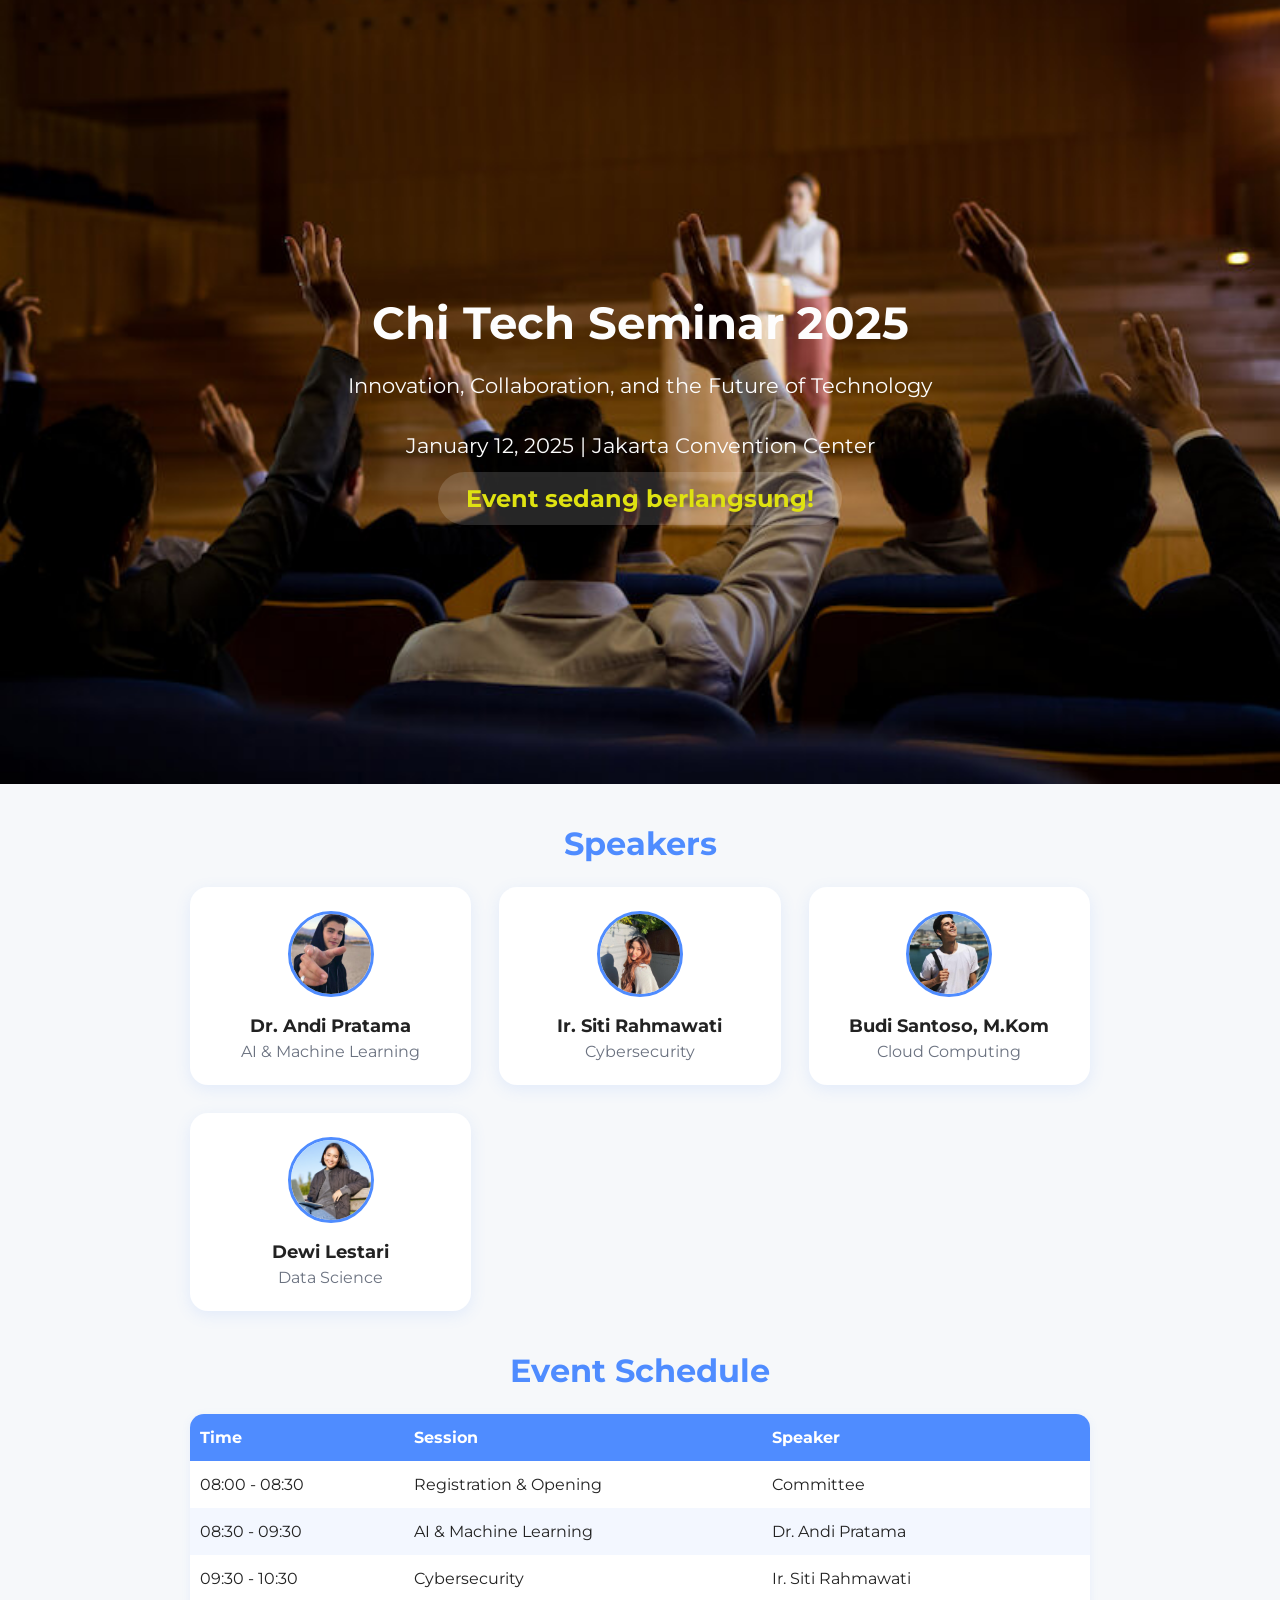
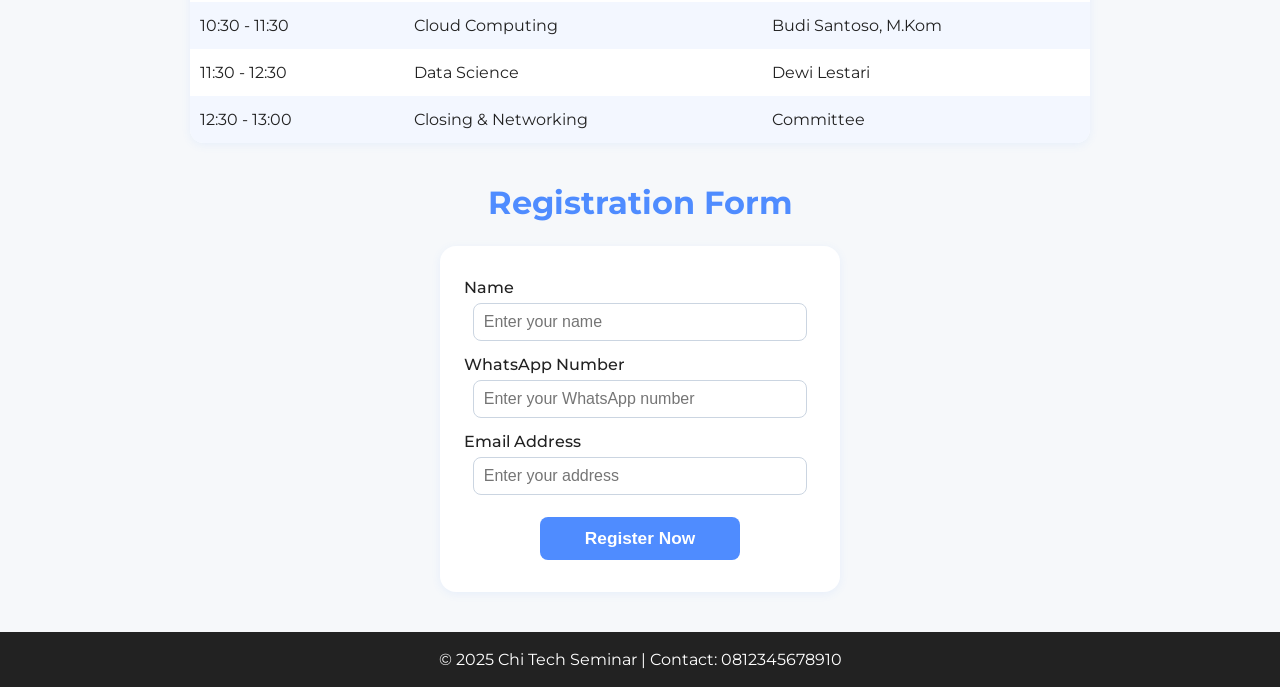
==== index.html @ c4ea932c "Add files via upload" ====
<!DOCTYPE html>
<html lang="en">
<head>
    <meta charset="UTF-8">
    <meta name="viewport" content="width=device-width, initial-scale=1.0">
    <title>Chi Tech Seminar 2025</title>
    <link href="https://fonts.googleapis.com/css2?family=Montserrat:wght@400;700&display=swap" rel="stylesheet">
    <link rel="stylesheet" href="style.css">
</head>
<body>
    <section class="hero">
        <h1>Chi Tech Seminar 2025</h1>
    <p>Innovation, Collaboration, and the Future of Technology</p>
    <p>January 12, 2025 | Jakarta Convention Center</p>
        <div class="countdown" id="countdown"></div>
    </section>

    <section class="section">
    <div class="section-title">Speakers</div>
        <div class="speakers">
            <div class="speaker-card">
                <img src="img/pembicara1.jpg" alt="Speaker 1" class="speaker-photo">
                <div class="speaker-name">Dr. Andi Pratama</div>
                <div class="speaker-topic">AI & Machine Learning</div>
            </div>
            <div class="speaker-card">
                <img src="img/pembicara2.jpeg" alt="Speaker 2" class="speaker-photo">
                <div class="speaker-name">Ir. Siti Rahmawati</div>
                <div class="speaker-topic">Cybersecurity</div>
            </div>
            <div class="speaker-card">
                <img src="img/pembicara3.jpg" alt="Speaker 3" class="speaker-photo">
                <div class="speaker-name">Budi Santoso, M.Kom</div>
                <div class="speaker-topic">Cloud Computing</div>
            </div>
            <div class="speaker-card">
                <img src="img/pembicara4.jpeg" alt="Speaker 4" class="speaker-photo">
                <div class="speaker-name">Dewi Lestari</div>
                <div class="speaker-topic">Data Science</div>
            </div>
        </div>
    </section>

    <section class="section">
    <div class="section-title">Event Schedule</div>
        <table class="schedule-table">
            <thead>
                <tr>
                    <th>Time</th>
                    <th>Session</th>
                    <th>Speaker</th>
                </tr>
            </thead>
            <tbody>
                <tr>
                    <td>08:00 - 08:30</td>
                    <td>Registration & Opening</td>
                    <td>Committee</td>
                </tr>
                <tr>
                    <td>08:30 - 09:30</td>
                    <td>AI & Machine Learning</td>
                    <td>Dr. Andi Pratama</td>
                </tr>
                <tr>
                    <td>09:30 - 10:30</td>
                    <td>Cybersecurity</td>
                    <td>Ir. Siti Rahmawati</td>
                </tr>
                <tr>
                    <td>10:30 - 11:30</td>
                    <td>Cloud Computing</td>
                    <td>Budi Santoso, M.Kom</td>
                </tr>
                <tr>
                    <td>11:30 - 12:30</td>
                    <td>Data Science</td>
                    <td>Dewi Lestari</td>
                </tr>
                <tr>
                    <td>12:30 - 13:00</td>
                    <td>Closing & Networking</td>
                    <td>Committee</td>
                </tr>
            </tbody>
        </table>
    </section>

    <section class="section">
        <div class="section-title">Registration Form</div>
        <form class="form-section" id="waForm" autocomplete="off">
            <label for="nama">Name</label>
            <input type="text" id="nama" name="nama" required placeholder="Enter your name" title="Please enter your name">
            <label for="wa">WhatsApp Number</label>
            <input type="tel" id="wa" name="wa" required pattern="[0-9]{10,15}" placeholder="Enter your WhatsApp number" title="Please enter your WhatsApp number (10-15 digits)">
            <label for="alamat">Email Address</label>
            <input type="text" id="alamat" name="alamat" required placeholder="Enter your address" title="Please enter your address">
            <button type="submit">Register Now</button>
        </form>
    </section>

    <footer>
        &copy; 2025 Chi Tech Seminar | Contact: 0812345678910
    </footer>

    <script src="script.js"></script>
    <script>
    // Form submit to WhatsApp
    document.getElementById('waForm').addEventListener('submit', function(e) {
        e.preventDefault();
        var nama = document.getElementById('nama').value.trim();
        var wa = document.getElementById('wa').value.trim();
        var alamat = document.getElementById('alamat').value.trim();
        if (!nama || !wa || !alamat) {
            alert('All fields are required!');
            return;
        }
        // Change the following number to the target WhatsApp number (start with 62, without +)
        var tujuan = '6281234567890';
        var pesan = `Hello, I would like to register for the seminar.\nName: ${nama}\nWhatsApp Number: ${wa}\nAddress: ${alamat}`;
        var url = `https://wa.me/${tujuan}?text=${encodeURIComponent(pesan)}`;
        window.open(url, '_blank');
    });
    </script>
</body>
</html>
---- style.css ----
body {
    font-family: 'Montserrat', Arial, sans-serif; /* Font utama pakai Montserrat */
    margin: 0;                                    /* Hilangin default margin browser */
    background: #f6f8fa;                          /* Warna background abu muda */
    color: #222;                                  /* Warna teks default abu gelap */
}
.hero {
    min-height: 80vh;                   /* ukuran tinggi gambar */
    background: url('img/bg_seminar.jpg') center/cover no-repeat; /* Gambar full */
    display: flex;                      /* Flexbox untuk konten */
    flex-direction: column;             /* Item ditumpuk vertikal */
    justify-content: center;            /* Rata tengah vertikal */
    align-items: center;                /* Semua konten di tengah */
    text-align: center;                 /* Semua text di tengah */
    padding: 2rem 1rem;                 /* Ruang dalam diperkecil */
    color: rgb(253, 253, 253);              /* Warna Teks */
    position: relative;                 /* Buat overlay */
}
.hero h1 {
    font-size: 2.8rem;                            /* Ukuran judul besar */
    margin-bottom: 2.5px;                         /* Jarak bawah */
}
.hero p {
    font-size: 1.3rem;                            /* Ukuran teks paragraf */
    margin-bottom: 14px;                          /* Jarak bawah */
}
.countdown {
    font-size: 1.5rem;                            /* Ukuran font lebih besar */
    font-weight: bold;                            /* Tebal */
    color: rgb(223, 226, 17);                   /* Warna Teks */
    background: rgba(255,255,255,0.15);         /* Background teks */
    display: inline-block;                        /* Biar bisa kasih padding & radius */
    padding: 12px 28px;                           /* Ruang dalam */
    border-radius: 30px;                          /* Rounded, jadi bentuk kapsul */
}
.section {
    max-width: 900px;                             /* Lebar maksimal konten */
    margin: 40px auto;                            /* Tengah + jarak atas bawah 40px */
    padding: 0 20px;                              /* Padding kiri kanan */
}
.section-title {
    font-size: 2rem;                              /* Ukuran judul section */
    margin-bottom: 24px;                          /* Jarak bawah */
    text-align: center;                           /* Rata tengah */
    color: #4f8cff;                               /* Biru */
    font-weight: bold;                            /* Tebal */
}
.speakers {
    display: grid;                                /* Pakai grid layout */
    grid-template-columns: repeat(auto-fit, minmax(220px, 1fr)); /* Kolom responsif */
    gap: 28px;                                    /* Jarak antar kartu */
}
.speaker-card {
    background: #fff;                             /* Kartu putih */
    border-radius: 18px;                          /* Sudut melengkung */
    box-shadow: 0 4px 16px rgba(79,140,255,0.12); /* Bayangan lembut */
    padding: 24px 16px;                           /* Ruang dalam */
    text-align: center;                           /* Isi kartu rata tengah */
    transition: transform 0.2s, box-shadow 0.2s;  /* Efek animasi hover */
}
.speaker-card:hover {
    transform: translateY(-8px) scale(1.03);      /* Geser ke atas + zoom sedikit */
    box-shadow: 0 8px 24px rgba(79,140,255,0.18); /* Bayangan lebih tegas */
}
.speaker-photo {
    width: 80px;                                  /* Lebar foto */
    height: 80px;                                 /* Tinggi foto */
    border-radius: 50%;                           /* Foto bulat */
    object-fit: cover;                            /* Crop foto rapi */
    margin-bottom: 14px;                          /* Jarak bawah */
    border: 3px solid #4f8cff;                    /* Bingkai biru */
}
.speaker-name {
    font-weight: bold;                            /* Nama tebal */
    font-size: 1.1rem;                            /* Sedikit lebih besar */
    margin-bottom: 6px;                           /* Jarak bawah */
}
.speaker-topic {
    color: #6b7280;                               /* Abu abu */
    font-size: 0.98rem;                           /* Ukuran agak kecil */
}
.schedule-table {
    width: 100%;                                  /* Lebar penuh */
    border-collapse: collapse;                    /* Hilangkan spasi antar border */
    background: #fff;                             /* Background putih */
    border-radius: 14px;                          /* Sudut melengkung */
    overflow: hidden;                             /* Supaya radius kepotong rapi */
    box-shadow: 0 2px 10px rgba(79,140,255,0.09); /* Bayangan lembut */
}
.schedule-table th, .schedule-table td {
    padding: 14px 10px;                           /* Ruang dalam */
    text-align: left;                             /* Teks rata kiri */
}
.schedule-table th {
    background: #4f8cff;                          /* Header tabel biru */
    color: #fff;                                  /* Teks putih */
}
.schedule-table tr:nth-child(even) {
    background: #f3f7ff;                          /* Baris genap warna abu biru muda */
}
.form-section {
    background: #fff;                             /* White form box */
    border-radius: 16px;
    box-shadow: 0 2px 10px rgba(79,140,255,0.09);
    padding: 32px 24px;
    max-width: 400px;                             /* Slightly smaller for neatness */
    margin: 0 auto 40px auto;
    box-sizing: border-box;
    display: flex;
    flex-direction: column;
    align-items: center;
}
.form-section label {
    display: block;
    margin-bottom: 6px;
    font-weight: 500;
    width: 100%;
    text-align: left;
    font-size: 1rem;
}
.form-section input {
    width: 95%;
    box-sizing: border-box;
    padding: 9px 10px;
    margin-bottom: 14px;
    border: 1px solid #cbd5e1;
    border-radius: 8px;
    font-size: 1rem;
    outline: none;
    transition: border 0.2s;
    display: block;
    margin-left: auto;
    margin-right: auto;
}
.form-section input:focus {
    border-color: #4f8cff;                        /* Fokus → border biru */
}
.form-section button {
    width: 60%;
    min-width: 120px;
    max-width: 200px;
    background: #4f8cff;
    color: #fff;
    border: none;
    border-radius: 8px;
    padding: 11px 0;
    font-size: 1.08rem;
    font-weight: bold;
    cursor: pointer;
    transition: background 0.2s;
    margin-top: 8px;
    align-self: center;
}
.form-section button:hover {
    background: #2563eb;                          /* Hover → biru lebih gelap */
}
footer {
    background: #222;                             /* Background hitam */
    color: #fff;                                  /* Teks putih */
    text-align: center;                           /* Rata tengah */
    padding: 18px 10px;                           /* Ruang dalam */
    font-size: 1rem;                              /* Ukuran teks */
}
@media (max-width: 600px) {
    .hero h1 { font-size: 2rem; }                 /* Judul lebih kecil di HP */
    .section-title { font-size: 1.3rem; }         /* Section title lebih kecil */
}
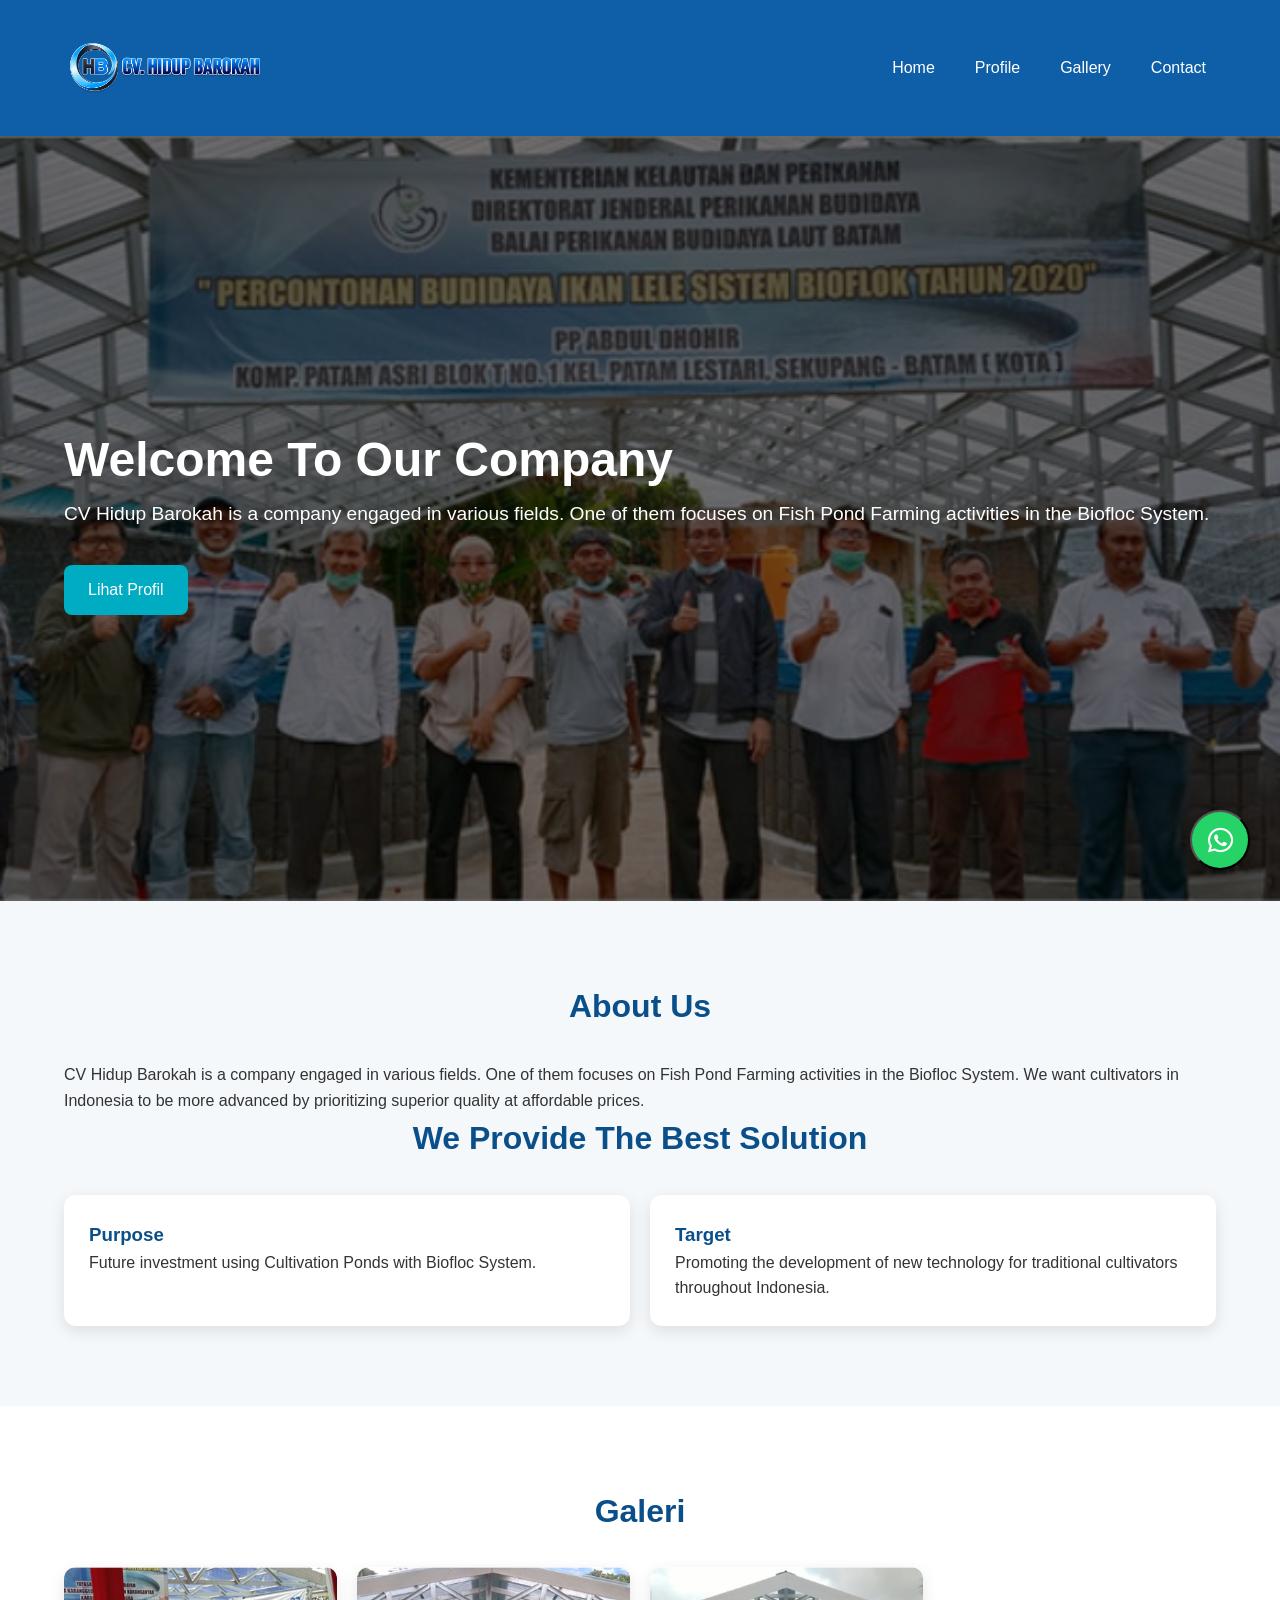
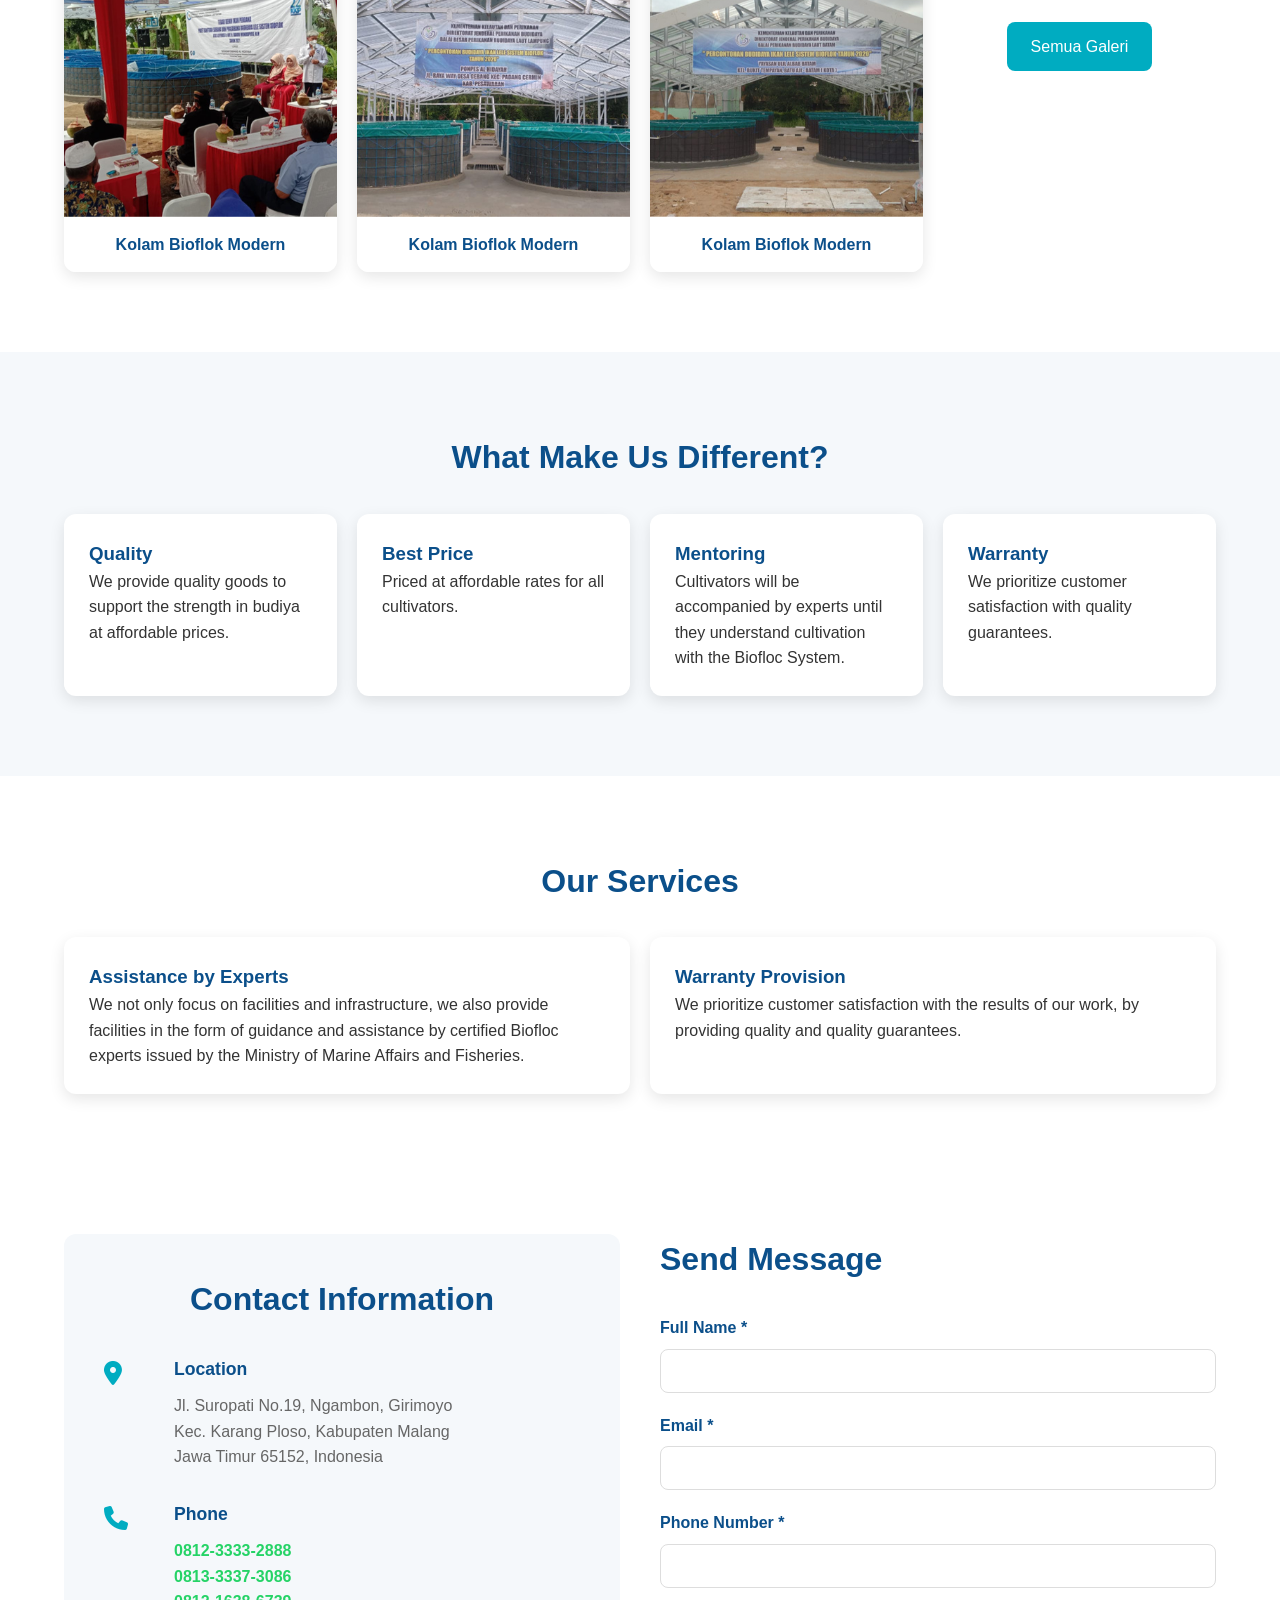
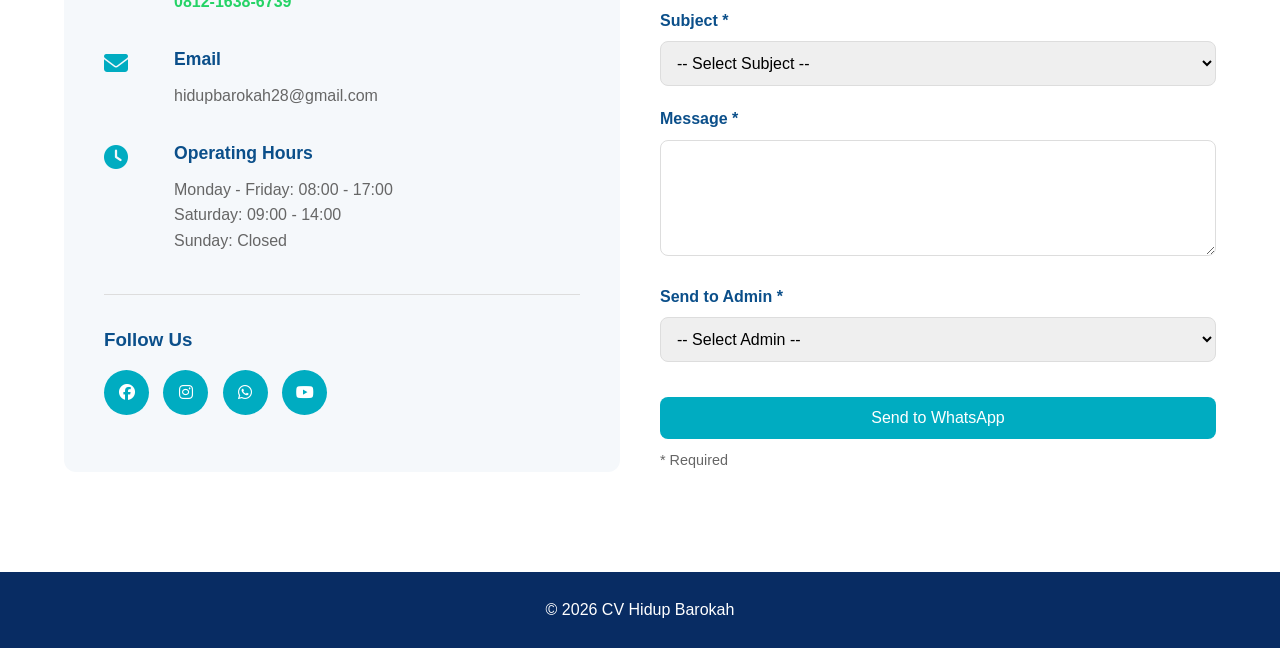
==== commit edf2ee22: "Add files via upload" ====
--- a/index.html
+++ b/index.html
@@ -1,126 +1,221 @@
-<!DOCTYPE html>
-<html lang="en">
-<head>
-    <meta charset="UTF-8">
-    <meta name="viewport" content="width=device-width, initial-scale=1.0">
-    <title>Chi Tech Seminar 2025</title>
-    <link href="https://fonts.googleapis.com/css2?family=Montserrat:wght@400;700&display=swap" rel="stylesheet">
-    <link rel="stylesheet" href="style.css">
-</head>
-<body>
-    <section class="hero">
-        <h1>Chi Tech Seminar 2025</h1>
-    <p>Innovation, Collaboration, and the Future of Technology</p>
-    <p>January 12, 2025 | Jakarta Convention Center</p>
-        <div class="countdown" id="countdown"></div>
-    </section>
-
-    <section class="section">
-    <div class="section-title">Speakers</div>
-        <div class="speakers">
-            <div class="speaker-card">
-                <img src="img/pembicara1.jpg" alt="Speaker 1" class="speaker-photo">
-                <div class="speaker-name">Dr. Andi Pratama</div>
-                <div class="speaker-topic">AI & Machine Learning</div>
-            </div>
-            <div class="speaker-card">
-                <img src="img/pembicara2.jpeg" alt="Speaker 2" class="speaker-photo">
-                <div class="speaker-name">Ir. Siti Rahmawati</div>
-                <div class="speaker-topic">Cybersecurity</div>
-            </div>
-            <div class="speaker-card">
-                <img src="img/pembicara3.jpg" alt="Speaker 3" class="speaker-photo">
-                <div class="speaker-name">Budi Santoso, M.Kom</div>
-                <div class="speaker-topic">Cloud Computing</div>
-            </div>
-            <div class="speaker-card">
-                <img src="img/pembicara4.jpeg" alt="Speaker 4" class="speaker-photo">
-                <div class="speaker-name">Dewi Lestari</div>
-                <div class="speaker-topic">Data Science</div>
-            </div>
-        </div>
-    </section>
-
-    <section class="section">
-    <div class="section-title">Event Schedule</div>
-        <table class="schedule-table">
-            <thead>
-                <tr>
-                    <th>Time</th>
-                    <th>Session</th>
-                    <th>Speaker</th>
-                </tr>
-            </thead>
-            <tbody>
-                <tr>
-                    <td>08:00 - 08:30</td>
-                    <td>Registration & Opening</td>
-                    <td>Committee</td>
-                </tr>
-                <tr>
-                    <td>08:30 - 09:30</td>
-                    <td>AI & Machine Learning</td>
-                    <td>Dr. Andi Pratama</td>
-                </tr>
-                <tr>
-                    <td>09:30 - 10:30</td>
-                    <td>Cybersecurity</td>
-                    <td>Ir. Siti Rahmawati</td>
-                </tr>
-                <tr>
-                    <td>10:30 - 11:30</td>
-                    <td>Cloud Computing</td>
-                    <td>Budi Santoso, M.Kom</td>
-                </tr>
-                <tr>
-                    <td>11:30 - 12:30</td>
-                    <td>Data Science</td>
-                    <td>Dewi Lestari</td>
-                </tr>
-                <tr>
-                    <td>12:30 - 13:00</td>
-                    <td>Closing & Networking</td>
-                    <td>Committee</td>
-                </tr>
-            </tbody>
-        </table>
-    </section>
-
-    <section class="section">
-        <div class="section-title">Registration Form</div>
-        <form class="form-section" id="waForm" autocomplete="off">
-            <label for="nama">Name</label>
-            <input type="text" id="nama" name="nama" required placeholder="Enter your name" title="Please enter your name">
-            <label for="wa">WhatsApp Number</label>
-            <input type="tel" id="wa" name="wa" required pattern="[0-9]{10,15}" placeholder="Enter your WhatsApp number" title="Please enter your WhatsApp number (10-15 digits)">
-            <label for="alamat">Email Address</label>
-            <input type="text" id="alamat" name="alamat" required placeholder="Enter your address" title="Please enter your address">
-            <button type="submit">Register Now</button>
-        </form>
-    </section>
-
-    <footer>
-        &copy; 2025 Chi Tech Seminar | Contact: 0812345678910
-    </footer>
-
-    <script src="script.js"></script>
-    <script>
-    // Form submit to WhatsApp
-    document.getElementById('waForm').addEventListener('submit', function(e) {
-        e.preventDefault();
-        var nama = document.getElementById('nama').value.trim();
-        var wa = document.getElementById('wa').value.trim();
-        var alamat = document.getElementById('alamat').value.trim();
-        if (!nama || !wa || !alamat) {
-            alert('All fields are required!');
-            return;
-        }
-        // Change the following number to the target WhatsApp number (start with 62, without +)
-        var tujuan = '6281234567890';
-        var pesan = `Hello, I would like to register for the seminar.\nName: ${nama}\nWhatsApp Number: ${wa}\nAddress: ${alamat}`;
-        var url = `https://wa.me/${tujuan}?text=${encodeURIComponent(pesan)}`;
-        window.open(url, '_blank');
-    });
-    </script>
-</body>
-</html>
+<!DOCTYPE html>
+<html lang="id">
+<head>
+<meta charset="UTF-8">
+<meta name="viewport" content="width=device-width, initial-scale=1.0">
+<title>CV Hidup Barokah</title>
+<link rel="stylesheet" href="css/style.css">
+<link rel="stylesheet" href="https://cdnjs.cloudflare.com/ajax/libs/font-awesome/6.5.2/css/all.min.css">
+<link rel="icon" type="image/png" href="gambar/logo.png">
+</head>
+<body>
+
+<header class="header">
+<div class="container">
+<nav class="navbar">
+<a href="index.html" class="logo">
+<img src="gambar/logs.png" alt="CV Hidup Barokah Logo" class="logo-img">
+</a>
+<ul class="nav-menu">
+<li><a href="#">Home</a></li>
+<li><a href="profil.html">Profile</a></li>
+<li><a href="galeri.html">Gallery</a></li>
+<li><a href="kontak.html">Contact</a></li>
+</ul>
+<div class="hamburger"><i class="fas fa-bars"></i></div>
+</nav>
+</div>
+</header>
+
+<section class="hero">
+<div class="container">
+<h1>Welcome To Our Company</h1>
+<p>CV Hidup Barokah is a company engaged in various fields. One of them focuses on Fish Pond Farming activities in the Biofloc System.</p>
+<a href="profil.html" class="btn">Lihat Profil</a>
+</div>
+</section>
+
+<section class="about">
+<div class="container">
+<h2>About Us</h2>
+<p>CV Hidup Barokah is a company engaged in various fields. One of them focuses on Fish Pond Farming activities in the Biofloc System. We want cultivators in Indonesia to be more advanced by prioritizing superior quality at affordable prices.</p>
+<h2>We Provide The Best Solution</h2>
+<div class="grid">
+<div class="card">
+<h3>Purpose</h3>
+<p>Future investment using Cultivation Ponds with Biofloc System.</p>
+</div>
+<div class="card">
+<h3>Target</h3>
+<p>Promoting the development of new technology for traditional cultivators throughout Indonesia.</p>
+</div>
+</div>
+</div>
+</section>
+
+<section class="gallery">
+<div class="container">
+<h2>Galeri</h2>
+<div class="gallery-grid">
+<div class="gallery-item">
+<img src="gambar/gal1.png" alt="Kolam Bioflok 1">
+<h3>Kolam Bioflok Modern</h3>
+</div>
+<div class="gallery-item">
+<img src="gambar/gal2.png" alt="Kolam Bioflok 2">
+<h3>Kolam Bioflok Modern</h3>
+</div>
+<div class="gallery-item">
+<img src="gambar/gal3.png" alt="Kolam Bioflok 3">
+<h3>Kolam Bioflok Modern</h3>
+</div>
+<div class="gallery-button">
+<a href="galeri.html" class="btn">Semua Galeri</a>
+</div>
+</div>
+</section>
+
+<section class="features">
+<div class="container">
+<h2>What Make Us Different?</h2>
+<div class="grid">
+<div class="card">
+<h3>Quality</h3>
+<p>We provide quality goods to support the strength in budiya at affordable prices.</p>
+</div>
+<div class="card">
+<h3>Best Price</h3>
+<p>Priced at affordable rates for all cultivators.</p>
+</div>
+<div class="card">
+<h3>Mentoring</h3>
+<p>Cultivators will be accompanied by experts until they understand cultivation with the Biofloc System.</p>
+</div>
+<div class="card">
+<h3>Warranty</h3>
+<p>We prioritize customer satisfaction with quality guarantees.</p>
+</div>
+</div>
+</div>
+</section>
+
+<section class="services">
+<div class="container">
+<h2>Our Services</h2>
+<div class="grid">
+<div class="card">
+<h3>Assistance by Experts</h3>
+<p>We not only focus on facilities and infrastructure, we also provide facilities in the form of guidance and assistance by certified Biofloc experts issued by the Ministry of Marine Affairs and Fisheries.</p>
+</div>
+<div class="card">
+<h3>Warranty Provision</h3>
+<p>We prioritize customer satisfaction with the results of our work, by providing quality and quality guarantees.</p>
+</div>
+</div>
+</div>
+</section>
+
+<section class="contact-section">
+<div class="container">
+<div class="contact-wrapper">
+<div class="contact-info">
+<h2>Contact Information</h2>
+<div class="info-item">
+<div class="info-icon"><i class="fas fa-map-marker-alt"></i></div>
+<div class="info-content">
+<h3>Location</h3>
+<p>Jl. Suropati No.19, Ngambon, Girimoyo<br>Kec. Karang Ploso, Kabupaten Malang<br>Jawa Timur 65152, Indonesia</p>
+</div>
+</div>
+<div class="info-item">
+<div class="info-icon"><i class="fas fa-phone"></i></div>
+<div class="info-content">
+<h3>Phone</h3>
+<p><a href="https://wa.me/6281233332888" target="_blank" class="wa-link">0812-3333-2888</a><br><a href="https://wa.me/6281333373086" target="_blank" class="wa-link">0813-3337-3086</a><br><a href="https://wa.me/6281216386739" target="_blank" class="wa-link">0812-1638-6739</a></p>
+</div>
+</div>
+<div class="info-item">
+<div class="info-icon"><i class="fas fa-envelope"></i></div>
+<div class="info-content">
+<h3>Email</h3>
+<p>hidupbarokah28@gmail.com</p>
+</div>
+</div>
+<div class="info-item">
+<div class="info-icon"><i class="fas fa-clock"></i></div>
+<div class="info-content">
+<h3>Operating Hours</h3>
+<p>Monday - Friday: 08:00 - 17:00<br>Saturday: 09:00 - 14:00<br>Sunday: Closed</p>
+</div>
+</div>
+
+<div class="social-links">
+<h3>Follow Us</h3>
+<a href="#" class="social-icon"><i class="fab fa-facebook"></i></a>
+<a href="#" class="social-icon"><i class="fab fa-instagram"></i></a>
+<a href="#" class="social-icon"><i class="fab fa-whatsapp"></i></a>
+<a href="#" class="social-icon"><i class="fab fa-youtube"></i></a>
+</div>
+</div>
+
+<div class="contact-form-wrapper">
+<h2>Send Message</h2>
+<form class="contact-form" id="contactForm">
+<div class="form-group">
+<label for="name">Full Name *</label>
+<input type="text" id="name" name="name" required>
+</div>
+
+<div class="form-group">
+<label for="email">Email *</label>
+<input type="email" id="email" name="email" required>
+</div>
+
+<div class="form-group">
+<label for="phone">Phone Number *</label>
+<input type="tel" id="phone" name="phone" required>
+</div>
+
+<div class="form-group">
+<label for="subject">Subject *</label>
+<select id="subject" name="subject" required>
+<option value="">-- Select Subject --</option>
+<option value="konsultasi">Consultation</option>
+<option value="pemesanan">Pond Booking</option>
+<option value="kemitraan">Partnership</option>
+<option value="pendampingan">Pendampingan</option>
+<option value="lainnya">Lainnya</option>
+</select>
+</div>
+
+<div class="form-group">
+<label for="message">Message *</label>
+<textarea id="message" name="message" rows="5" required></textarea>
+</div>
+
+<div class="form-group">
+<label for="admin">Send to Admin *</label>
+<select id="admin" name="admin" required>
+<option value="">-- Select Admin --</option>
+<option value="1">Admin 1 (0812-3333-2888)</option>
+<option value="2">Admin 2 (0813-3337-3086)</option>
+<option value="3">Admin 3 (0812-1638-6739)</option>
+</select>
+</div>
+
+<button type="submit" class="btn btn-primary">Send to WhatsApp</button>
+<p class="form-note">* Required</p>
+</form>
+</div>
+</div>
+</section>
+
+<footer>
+<div class="container">
+<p>© 2026 CV Hidup Barokah</p>
+</div>
+</footer>
+
+<script src="js/script.js"></script>
+</body>
+</html>
--- a/css/style.css
+++ b/css/style.css
@@ -0,0 +1,141 @@
+*{margin:0;padding:0;box-sizing:border-box}
+body{font-family:'Segoe UI',Tahoma,Geneva,Verdana,sans-serif;color:#333;line-height:1.6}
+.container{width:90%;max-width:1200px;margin:auto}
+h2{color:#0b4f8a;margin-bottom:30px;text-align:center;font-size:2rem}
+h3{color:#0b4f8a}
+.header{background:#0e5fa7;position:sticky;top:0;z-index:1000;box-shadow:0 2px 5px rgba(0,0,0,.1)}
+.navbar{display:flex;justify-content:space-between;align-items:center;padding:18px 0;position:relative}
+.logo{color:#fff;text-decoration:none;font-weight:bold;font-size:1.3rem;transition:.3s;display:flex;align-items:center}
+.logo:hover{opacity:0.5;transform:scale(1.05)}
+.logo-img{height:100px;width:auto;max-width:200px;object-fit:contain}
+.nav-menu{display:flex;gap:20px;list-style:none}
+.nav-menu a{color:#fff;text-decoration:none;transition:.3s;padding:5px 10px}
+.nav-menu a:hover{background:rgba(255,255,255,.2);border-radius:5px}
+.hamburger{display:none;color:#fff;font-size:1.5rem;cursor:pointer;user-select:none;padding:5px}
+.page-header{background:linear-gradient(rgba(11,79,138,.7),rgba(11,79,138,.7)),url('../gambar/gal2.png') center/cover;color:#fff;padding:100px 0;text-align:center}
+.page-header h1{font-size:2.5rem;margin-bottom:10px}
+.page-header p{font-size:1.1rem}
+.hero{height:85vh;display:flex;align-items:center;color:#fff;background:linear-gradient(rgba(0,0,0,.55),rgba(0,0,0,.55)),url('../gambar/gal4.png') center/cover}
+.hero h1{font-size:3rem}
+.hero p{font-size:1.2rem;margin-bottom:20px}
+.btn{display:inline-block;background:#00acc1;color:#fff;text-decoration:none;padding:12px 24px;border-radius:8px;margin-top:15px;border:none;cursor:pointer;transition:.3s;font-size:1rem}
+.btn:hover{background:#00838f;transform:translateY(-2px);box-shadow:0 5px 15px rgba(0,172,193,.3)}
+.btn-primary{background:#00acc1}
+.btn-primary:hover{background:#00838f}
+section{padding:80px 0}
+.grid{display:grid;grid-template-columns:repeat(auto-fit,minmax(240px,1fr));gap:20px}
+.card{padding:25px;border-radius:12px;box-shadow:0 5px 15px rgba(0,0,0,.1);background:#fff;transition:.3s}
+.card:hover{box-shadow:0 10px 25px rgba(0,0,0,.15);transform:translateY(-5px)}
+.features{background:#f5f8fb}
+.about{background:#f5f8fb}
+.pool{background:#f5f8fb}
+.gallery{background:#fff}
+.galeri-filter{display:flex;gap:10px;justify-content:center;margin-bottom:30px;flex-wrap:wrap}
+.filter-btn{padding:10px 20px;background:#e0e0e0;color:#333;border:none;border-radius:25px;cursor:pointer;transition:.3s;font-size:0.95rem}
+.filter-btn.active{background:#0b4f8a;color:#fff}
+.filter-btn:hover{background:#0b4f8a;color:#fff}
+.gallery-grid{display:grid;grid-template-columns:repeat(auto-fit,minmax(250px,1fr));gap:20px}
+.galeri-grid{display:grid;grid-template-columns:repeat(auto-fit,minmax(250px,1fr));gap:20px}
+.gallery-item,.galeri-item{position:relative;border-radius:12px;overflow:hidden;box-shadow:0 5px 15px rgba(0,0,0,.1);transition:transform .3s}
+.gallery-item:hover,.galeri-item:hover{transform:translateY(-5px)}
+.gallery-item img,.galeri-item img{width:100%;height:250px;object-fit:cover;display:block}
+.gallery-item h3,.galeri-item h3{padding:15px;background:#fff;text-align:center;color:#0b4f8a;font-size:1rem;margin:0}
+.gallery-button{text-align:center;margin-top:40px}
+.profil-section{padding:60px 0}
+.profil-content{display:grid;grid-template-columns:1fr 1fr;gap:40px;align-items:center}
+.profil-text p{margin-bottom:15px;line-height:1.8}
+.profil-image img{width:100%;border-radius:12px;box-shadow:0 10px 30px rgba(0,0,0,.2)}
+.visi-misi{background:#fff;padding:60px 0}
+.vm-grid{display:grid;grid-template-columns:1fr 1fr;gap:30px;margin-top:40px}
+.vm-card{background:#fff;padding:40px;border-radius:12px;text-align:center;box-shadow:0 5px 15px rgba(0,0,0,.1);transition:.3s}
+.vm-card:hover{transform:translateY(-5px);box-shadow:0 10px 25px rgba(0,0,0,.15)}
+.vm-icon{font-size:3rem;color:#00acc1;margin-bottom:20px}
+.team-section{padding:60px 0;background:#f5f8fb}
+.team-grid{display:grid;grid-template-columns:repeat(auto-fit,minmax(250px,1fr));gap:30px;margin-top:40px}
+.team-member{text-align:center;padding:20px;border-radius:12px;transition:.3s}
+.team-member:hover{box-shadow:0 10px 25px rgba(0,0,0,.1)}
+.member-image{margin-bottom:20px}
+.member-image img{width:150px;height:150px;border-radius:50%;object-fit:cover;box-shadow:0 5px 15px rgba(0,0,0,.1)}
+.member-contact{color:#666;font-size:0.9rem;margin-top:10px}
+.stats{background:#0b4f8a;color:#fff;padding:60px 0;text-align:center}
+.stats h2,.stats-grid h2{color:#fff}
+.stats-grid{display:grid;grid-template-columns:repeat(auto-fit,minmax(200px,1fr));gap:30px;margin-top:40px}
+.stat-card{padding:30px;background:rgba(255,255,255,.1);border-radius:12px;transition:.3s}
+.stat-card:hover{background:rgba(255,255,255,.2);transform:translateY(-5px)}
+.stat-card h3{color:#00acc1;font-size:2.5rem;margin-bottom:10px}
+.gallery-stats{background:#f5f8fb;padding:60px 0}
+.services-grid{display:grid;grid-template-columns:repeat(auto-fit,minmax(280px,1fr));gap:30px;margin-top:40px}
+.service-card{padding:30px;background:#fff;border-radius:12px;box-shadow:0 5px 15px rgba(0,0,0,.1);transition:.3s;text-align:center}
+.service-card:hover{transform:translateY(-5px);box-shadow:0 10px 25px rgba(0,0,0,.15)}
+.service-icon{font-size:2.5rem;color:#00acc1;margin-bottom:15px}
+.service-card h3{margin-bottom:10px}
+.advantages-grid{display:grid;grid-template-columns:repeat(auto-fit,minmax(240px,1fr));gap:30px;margin-top:40px}
+.advantage-item{padding:30px;background:#fff;border-radius:12px;box-shadow:0 5px 15px rgba(0,0,0,.1);border-left:5px solid #00acc1;transition:.3s}
+.advantage-item:hover{transform:translateX(5px)}
+.adv-number{font-size:2rem;color:#00acc1;font-weight:bold;margin-bottom:10px}
+.portfolio-grid{display:grid;grid-template-columns:repeat(auto-fit,minmax(200px,1fr));gap:20px;margin-top:40px}
+.portfolio-item{text-align:center;padding:30px;background:#fff;border-radius:12px;box-shadow:0 5px 15px rgba(0,0,0,.1);transition:.3s}
+.portfolio-item:hover{transform:translateY(-5px);box-shadow:0 10px 25px rgba(0,0,0,.15)}
+.portfolio-item i{font-size:2.5rem;color:#00acc1;margin-bottom:15px}
+.portfolio-item h3{margin-bottom:10px;color:#0b4f8a}
+.compro-cta{background:linear-gradient(135deg,#0b4f8a,#00acc1);color:#fff;padding:60px 0;text-align:center}
+.compro-cta h2{color:#fff}
+.compro-cta p{font-size:1.1rem;margin-bottom:30px}
+.contact-section{padding:60px 0}
+.contact-wrapper{display:grid;grid-template-columns:1fr 1fr;gap:40px}
+.contact-info{background:#f5f8fb;padding:40px;border-radius:12px}
+.info-item{margin-bottom:30px;display:flex;gap:20px}
+.info-icon{font-size:1.5rem;color:#00acc1;min-width:50px}
+.info-content h3{margin-bottom:10px;font-size:1.1rem}
+.info-content p{color:#666}
+.wa-link{color:#25d366;text-decoration:none;font-weight:bold;transition:.3s}
+.wa-link:hover{color:#1ecc5a;text-decoration:underline}
+.social-links{margin-top:40px;padding-top:30px;border-top:1px solid #ddd}
+.social-links h3{margin-bottom:15px}
+.social-icon{display:inline-flex;width:45px;height:45px;align-items:center;justify-content:center;background:#00acc1;color:#fff;border-radius:50%;text-decoration:none;margin-right:10px;transition:.3s}
+.social-icon:hover{background:#0b4f8a;transform:translateY(-3px)}
+.contact-form-wrapper h2{text-align:left;color:#0b4f8a}
+.contact-form{display:flex;flex-direction:column}
+.form-group{margin-bottom:20px}
+.form-group label{display:block;margin-bottom:8px;font-weight:bold;color:#0b4f8a}
+.form-group input,.form-group select,.form-group textarea{width:100%;padding:12px;border:1px solid #ddd;border-radius:8px;font-family:inherit;font-size:1rem;transition:.3s}
+.form-group input:focus,.form-group select:focus,.form-group textarea:focus{outline:none;border-color:#00acc1;box-shadow:0 0 5px rgba(0,172,193,.3)}
+.form-note{color:#666;font-size:0.9rem;margin-top:10px}
+.map-section{padding:60px 0;text-align:center;background:#f5f8fb}
+.map-container{margin-top:30px;border-radius:12px;overflow:hidden;box-shadow:0 5px 15px rgba(0,0,0,.1)}
+.faq-section{padding:60px 0}
+.faq-grid{display:grid;grid-template-columns:repeat(auto-fit,minmax(280px,1fr));gap:20px;margin-top:40px}
+.faq-item{padding:25px;background:#f5f8fb;border-radius:12px;transition:.3s;cursor:pointer}
+.faq-item:hover{background:#e0e7ff;box-shadow:0 5px 15px rgba(0,0,0,.1)}
+.faq-item h3{margin-bottom:10px;font-size:1.05rem}
+.faq-item i{color:#00acc1;margin-right:10px}
+.faq-item p{color:#666;font-size:0.95rem;line-height:1.6}
+.floating-wa{position:fixed;bottom:30px;right:30px;background:#25d366;color:#fff;width:60px;height:60px;border-radius:50%;display:flex;align-items:center;justify-content:center;font-size:1.8rem;text-decoration:none;box-shadow:0 5px 20px rgba(0,0,0,.3);transition:.3s;z-index:999;cursor:pointer}
+.floating-wa:hover{background:#1ecc5a;transform:scale(1.1);box-shadow:0 8px 30px rgba(0,0,0,.4)}
+.floating-wa.active{width:auto;padding:10px 20px}
+.wa-menu{position:absolute;bottom:80px;right:0;background:#fff;border-radius:12px;box-shadow:0 5px 20px rgba(0,0,0,.2);display:none;flex-direction:column;gap:10px;padding:10px;min-width:200px;z-index:1000}
+.floating-wa.active~.wa-menu{display:flex}
+.wa-menu.show{display:flex}
+.wa-option{display:flex;align-items:center;gap:10px;padding:12px 15px;background:#f5f5f5;border-radius:8px;text-decoration:none;color:#333;transition:.3s;cursor:pointer;border:none;font-size:1rem}
+.wa-option:hover{background:#25d366;color:#fff;transform:translateX(5px)}
+.wa-option i{font-size:1.2rem}
+.wa-option-text{display:flex;flex-direction:column}
+.wa-option-text strong{font-size:0.95rem}
+.wa-option-text small{font-size:0.8rem;opacity:0.8}
+footer{background:#082c63;color:#fff;text-align:center;padding:25px 0;margin-top:40px}
+@media(max-width:768px){
+.nav-menu{display:none;position:absolute;top:100%;left:0;right:0;width:100%;background:#0b4f8a;flex-direction:column;padding:20px;box-shadow:0 5px 10px rgba(0,0,0,.2);z-index:999}
+.nav-menu.active{display:flex !important}
+.nav-menu a{padding:12px 0;border-bottom:1px solid rgba(255,255,255,.1)}
+.nav-menu li:last-child a{border-bottom:none}
+.hamburger{display:block;cursor:pointer;z-index:1001;font-size:1.8rem}
+.logo-img{height:70px}
+.hero h1{font-size:2rem}
+.page-header h1{font-size:1.8rem}
+.profil-content{grid-template-columns:1fr;gap:20px}
+.vm-grid{grid-template-columns:1fr}
+.contact-wrapper{grid-template-columns:1fr}
+.team-grid{grid-template-columns:1fr}
+.stats-grid{grid-template-columns:1fr 1fr}
+section{padding:40px 0}
+}
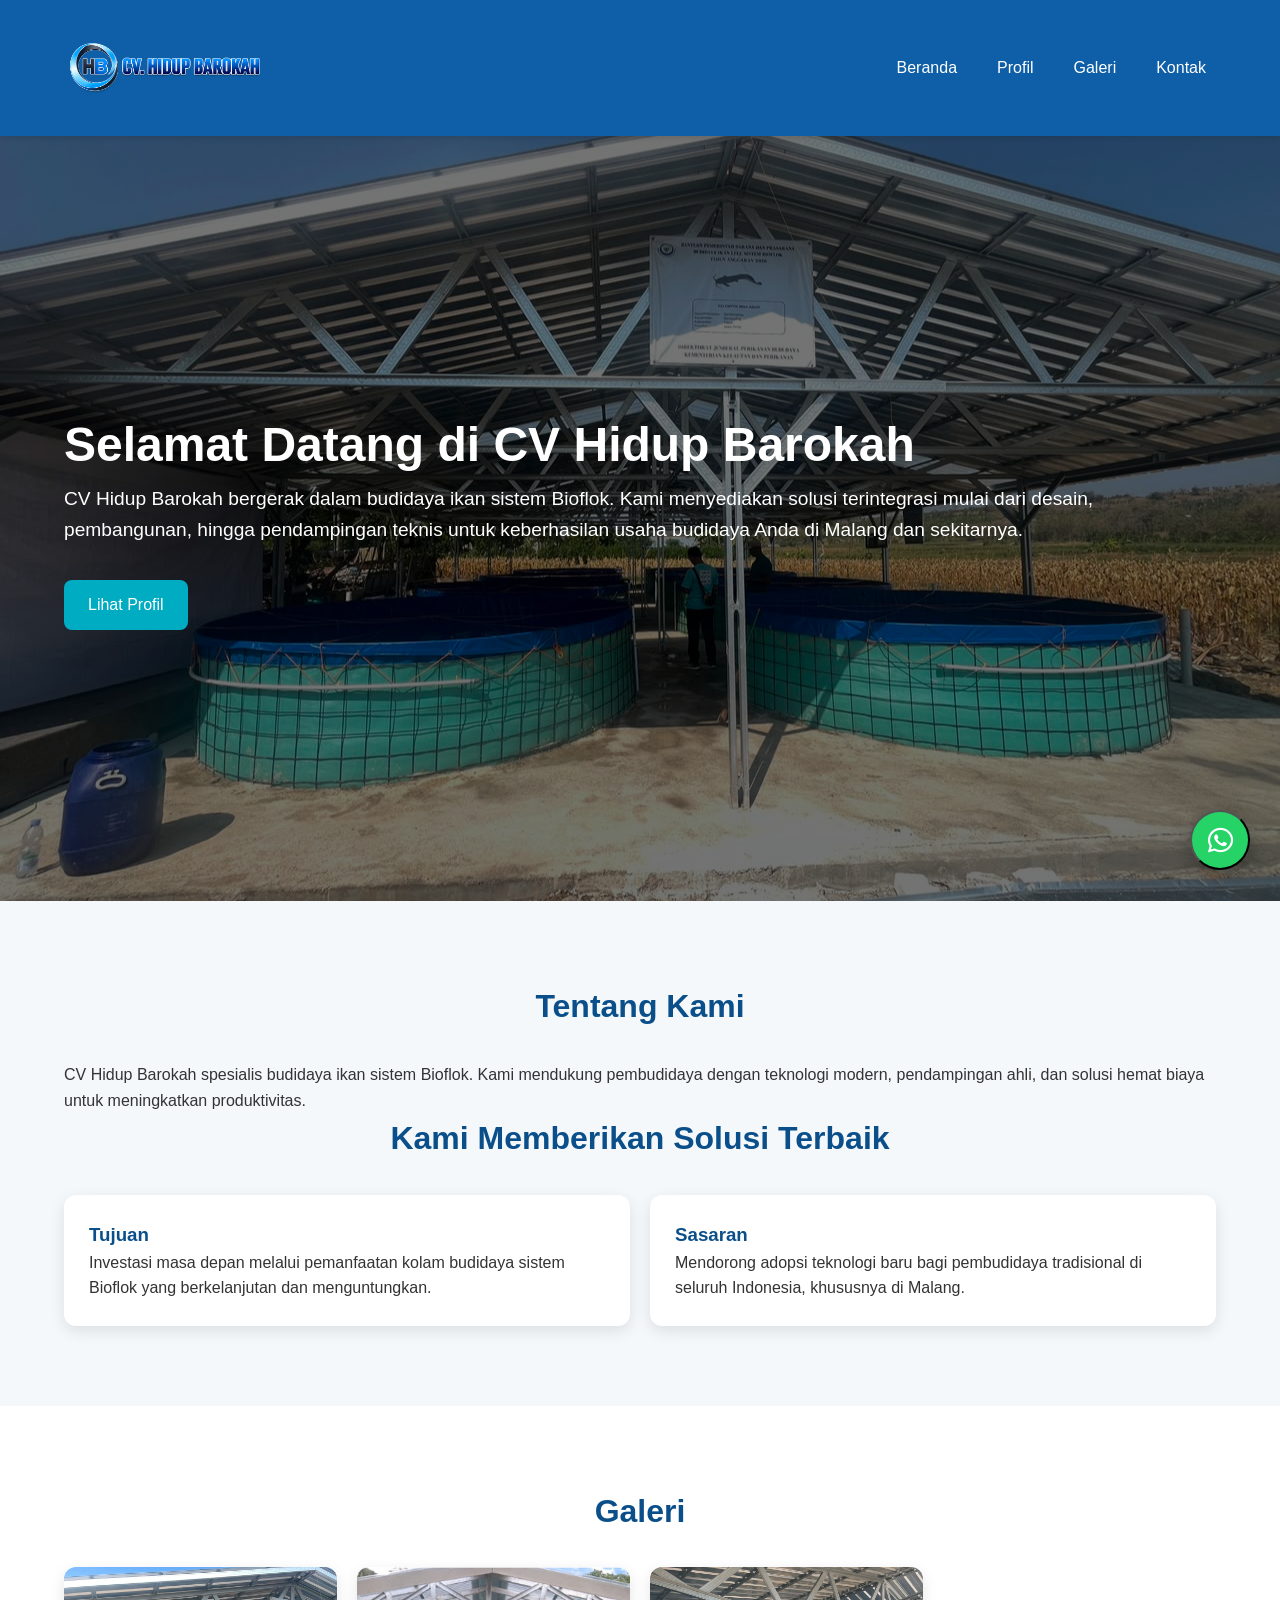
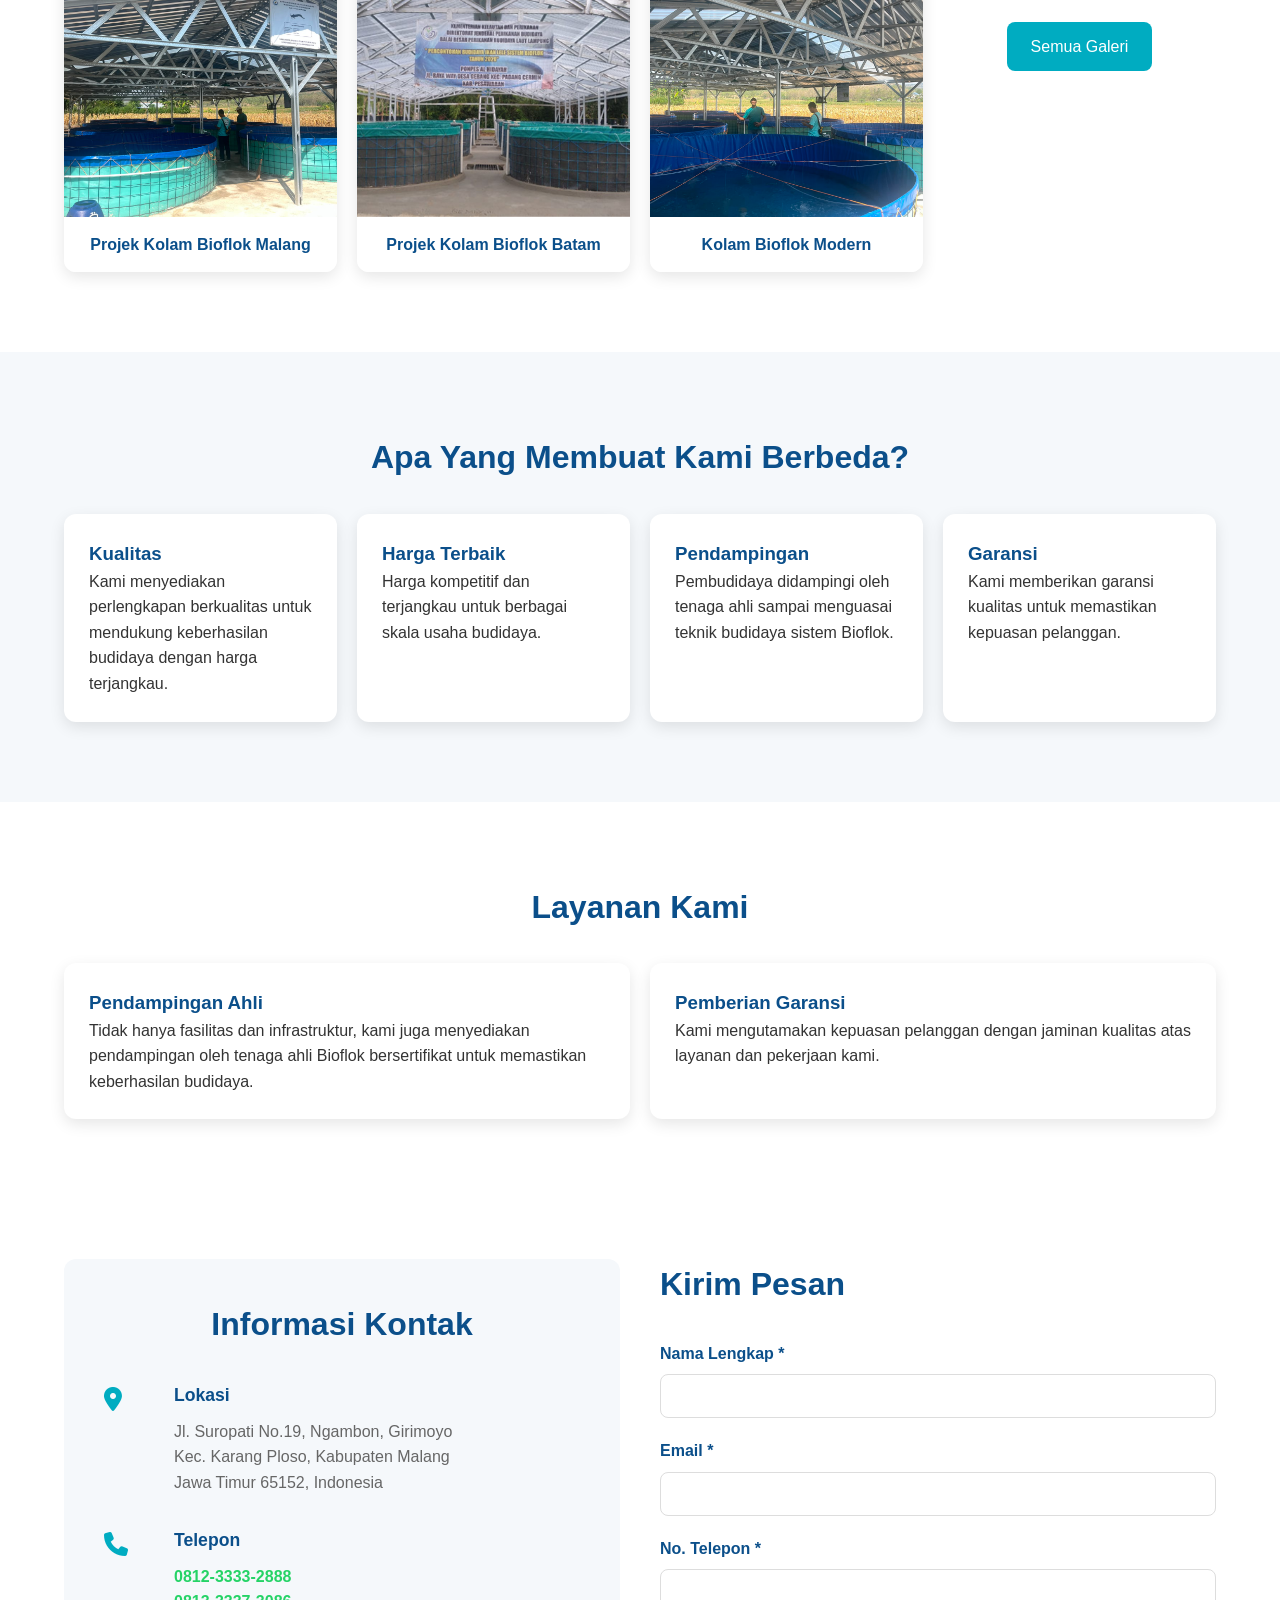
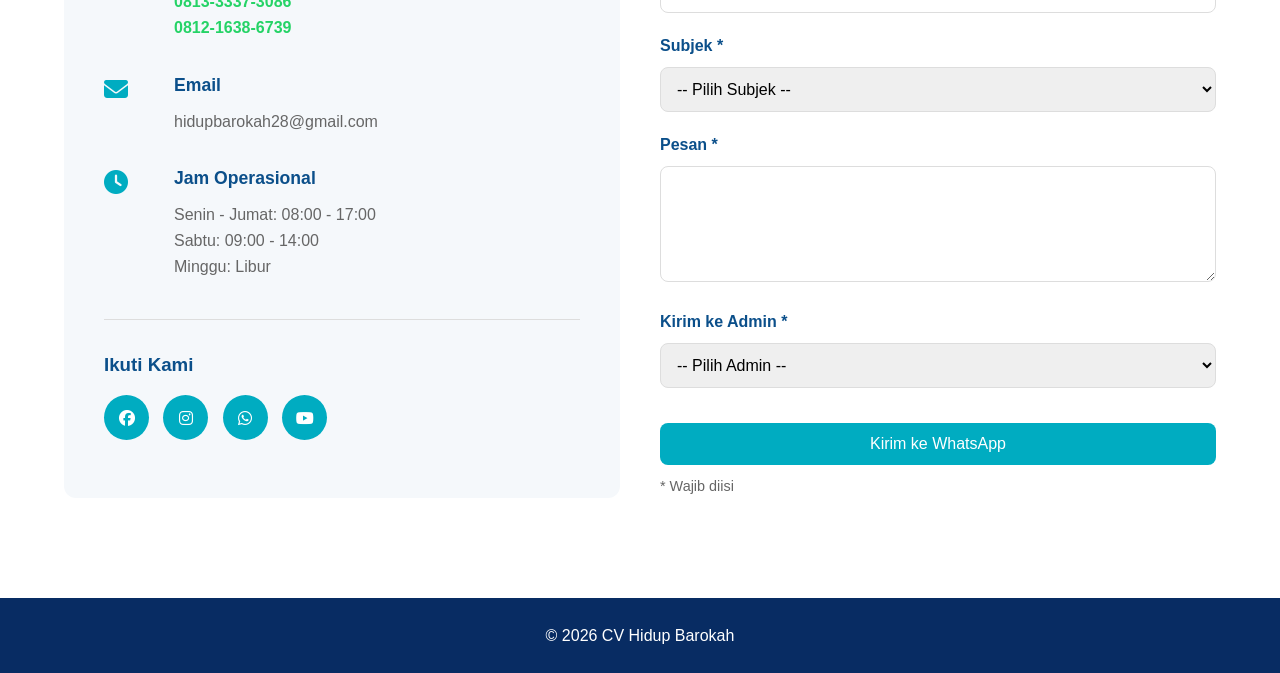
==== commit 03dba631: "Add files via upload" ====
--- a/index.html
+++ b/index.html
@@ -3,7 +3,9 @@
 <head>
 <meta charset="UTF-8">
 <meta name="viewport" content="width=device-width, initial-scale=1.0">
-<title>CV Hidup Barokah</title>
+<title>CV Hidup Barokah — Budidaya Ikan Bioflok di Malang</title>
+<meta name="description" content="CV Hidup Barokah — solusi budidaya ikan sistem Bioflok di Malang. Layanan desain, konstruksi, pendampingan ahli, dan garansi kualitas untuk kolam ikan." />
+<meta name="keywords" content="bioflok, budidaya ikan, Malang, kolam ikan, pendampingan, CV Hidup Barokah" />
 <link rel="stylesheet" href="css/style.css">
 <link rel="stylesheet" href="https://cdnjs.cloudflare.com/ajax/libs/font-awesome/6.5.2/css/all.min.css">
 <link rel="icon" type="image/png" href="gambar/logo.png">
@@ -17,10 +19,10 @@
 <img src="gambar/logs.png" alt="CV Hidup Barokah Logo" class="logo-img">
 </a>
 <ul class="nav-menu">
-<li><a href="#">Home</a></li>
-<li><a href="profil.html">Profile</a></li>
-<li><a href="galeri.html">Gallery</a></li>
-<li><a href="kontak.html">Contact</a></li>
+<li><a href="#">Beranda</a></li>
+<li><a href="profil.html">Profil</a></li>
+<li><a href="galeri.html">Galeri</a></li>
+<li><a href="kontak.html">Kontak</a></li>
 </ul>
 <div class="hamburger"><i class="fas fa-bars"></i></div>
 </nav>
@@ -29,25 +31,25 @@
 
 <section class="hero">
 <div class="container">
-<h1>Welcome To Our Company</h1>
-<p>CV Hidup Barokah is a company engaged in various fields. One of them focuses on Fish Pond Farming activities in the Biofloc System.</p>
+<h1>Selamat Datang di CV Hidup Barokah</h1>
+<p>CV Hidup Barokah bergerak dalam budidaya ikan sistem Bioflok. Kami menyediakan solusi terintegrasi mulai dari desain, pembangunan, hingga pendampingan teknis untuk keberhasilan usaha budidaya Anda di Malang dan sekitarnya.</p>
 <a href="profil.html" class="btn">Lihat Profil</a>
 </div>
 </section>
 
 <section class="about">
 <div class="container">
-<h2>About Us</h2>
-<p>CV Hidup Barokah is a company engaged in various fields. One of them focuses on Fish Pond Farming activities in the Biofloc System. We want cultivators in Indonesia to be more advanced by prioritizing superior quality at affordable prices.</p>
-<h2>We Provide The Best Solution</h2>
+<h2>Tentang Kami</h2>
+<p>CV Hidup Barokah spesialis budidaya ikan sistem Bioflok. Kami mendukung pembudidaya dengan teknologi modern, pendampingan ahli, dan solusi hemat biaya untuk meningkatkan produktivitas.</p>
+<h2>Kami Memberikan Solusi Terbaik</h2>
 <div class="grid">
 <div class="card">
-<h3>Purpose</h3>
-<p>Future investment using Cultivation Ponds with Biofloc System.</p>
-</div>
-<div class="card">
-<h3>Target</h3>
-<p>Promoting the development of new technology for traditional cultivators throughout Indonesia.</p>
+<h3>Tujuan</h3>
+<p>Investasi masa depan melalui pemanfaatan kolam budidaya sistem Bioflok yang berkelanjutan dan menguntungkan.</p>
+</div>
+<div class="card">
+<h3>Sasaran</h3>
+<p>Mendorong adopsi teknologi baru bagi pembudidaya tradisional di seluruh Indonesia, khususnya di Malang.</p>
 </div>
 </div>
 </div>
@@ -58,15 +60,15 @@
 <h2>Galeri</h2>
 <div class="gallery-grid">
 <div class="gallery-item">
-<img src="gambar/gal1.png" alt="Kolam Bioflok 1">
-<h3>Kolam Bioflok Modern</h3>
+<img src="gambar/projek/kolam bioflok/projekmlg2.jpeg" alt="Kolam Bioflok 1">
+<h3>Projek Kolam Bioflok Malang</h3>
 </div>
 <div class="gallery-item">
-<img src="gambar/gal2.png" alt="Kolam Bioflok 2">
-<h3>Kolam Bioflok Modern</h3>
+<img src="gambar/projek/kolam bioflok/projekbtm1.png" alt="Kolam Bioflok 2">
+<h3>Projek Kolam Bioflok Batam</h3>
 </div>
 <div class="gallery-item">
-<img src="gambar/gal3.png" alt="Kolam Bioflok 3">
+<img src="gambar/projek/kolam bioflok/projekmlg4.jpeg" alt="Kolam Bioflok 3">
 <h3>Kolam Bioflok Modern</h3>
 </div>
 <div class="gallery-button">
@@ -77,23 +79,23 @@
 
 <section class="features">
 <div class="container">
-<h2>What Make Us Different?</h2>
+<h2>Apa Yang Membuat Kami Berbeda?</h2>
 <div class="grid">
 <div class="card">
-<h3>Quality</h3>
-<p>We provide quality goods to support the strength in budiya at affordable prices.</p>
-</div>
-<div class="card">
-<h3>Best Price</h3>
-<p>Priced at affordable rates for all cultivators.</p>
-</div>
-<div class="card">
-<h3>Mentoring</h3>
-<p>Cultivators will be accompanied by experts until they understand cultivation with the Biofloc System.</p>
-</div>
-<div class="card">
-<h3>Warranty</h3>
-<p>We prioritize customer satisfaction with quality guarantees.</p>
+<h3>Kualitas</h3>
+<p>Kami menyediakan perlengkapan berkualitas untuk mendukung keberhasilan budidaya dengan harga terjangkau.</p>
+</div>
+<div class="card">
+<h3>Harga Terbaik</h3>
+<p>Harga kompetitif dan terjangkau untuk berbagai skala usaha budidaya.</p>
+</div>
+<div class="card">
+<h3>Pendampingan</h3>
+<p>Pembudidaya didampingi oleh tenaga ahli sampai menguasai teknik budidaya sistem Bioflok.</p>
+</div>
+<div class="card">
+<h3>Garansi</h3>
+<p>Kami memberikan garansi kualitas untuk memastikan kepuasan pelanggan.</p>
 </div>
 </div>
 </div>
@@ -101,15 +103,15 @@
 
 <section class="services">
 <div class="container">
-<h2>Our Services</h2>
+<h2>Layanan Kami</h2>
 <div class="grid">
 <div class="card">
-<h3>Assistance by Experts</h3>
-<p>We not only focus on facilities and infrastructure, we also provide facilities in the form of guidance and assistance by certified Biofloc experts issued by the Ministry of Marine Affairs and Fisheries.</p>
-</div>
-<div class="card">
-<h3>Warranty Provision</h3>
-<p>We prioritize customer satisfaction with the results of our work, by providing quality and quality guarantees.</p>
+<h3>Pendampingan Ahli</h3>
+<p>Tidak hanya fasilitas dan infrastruktur, kami juga menyediakan pendampingan oleh tenaga ahli Bioflok bersertifikat untuk memastikan keberhasilan budidaya.</p>
+</div>
+<div class="card">
+<h3>Pemberian Garansi</h3>
+<p>Kami mengutamakan kepuasan pelanggan dengan jaminan kualitas atas layanan dan pekerjaan kami.</p>
 </div>
 </div>
 </div>
@@ -119,18 +121,18 @@
 <div class="container">
 <div class="contact-wrapper">
 <div class="contact-info">
-<h2>Contact Information</h2>
+<h2>Informasi Kontak</h2>
 <div class="info-item">
 <div class="info-icon"><i class="fas fa-map-marker-alt"></i></div>
 <div class="info-content">
-<h3>Location</h3>
+<h3>Lokasi</h3>
 <p>Jl. Suropati No.19, Ngambon, Girimoyo<br>Kec. Karang Ploso, Kabupaten Malang<br>Jawa Timur 65152, Indonesia</p>
 </div>
 </div>
 <div class="info-item">
 <div class="info-icon"><i class="fas fa-phone"></i></div>
 <div class="info-content">
-<h3>Phone</h3>
+<h3>Telepon</h3>
 <p><a href="https://wa.me/6281233332888" target="_blank" class="wa-link">0812-3333-2888</a><br><a href="https://wa.me/6281333373086" target="_blank" class="wa-link">0813-3337-3086</a><br><a href="https://wa.me/6281216386739" target="_blank" class="wa-link">0812-1638-6739</a></p>
 </div>
 </div>
@@ -144,13 +146,13 @@
 <div class="info-item">
 <div class="info-icon"><i class="fas fa-clock"></i></div>
 <div class="info-content">
-<h3>Operating Hours</h3>
-<p>Monday - Friday: 08:00 - 17:00<br>Saturday: 09:00 - 14:00<br>Sunday: Closed</p>
+<h3>Jam Operasional</h3>
+<p>Senin - Jumat: 08:00 - 17:00<br>Sabtu: 09:00 - 14:00<br>Minggu: Libur</p>
 </div>
 </div>
 
 <div class="social-links">
-<h3>Follow Us</h3>
+<h3>Ikuti Kami</h3>
 <a href="#" class="social-icon"><i class="fab fa-facebook"></i></a>
 <a href="#" class="social-icon"><i class="fab fa-instagram"></i></a>
 <a href="#" class="social-icon"><i class="fab fa-whatsapp"></i></a>
@@ -159,10 +161,10 @@
 </div>
 
 <div class="contact-form-wrapper">
-<h2>Send Message</h2>
+<h2>Kirim Pesan</h2>
 <form class="contact-form" id="contactForm">
 <div class="form-group">
-<label for="name">Full Name *</label>
+<label for="name">Nama Lengkap *</label>
 <input type="text" id="name" name="name" required>
 </div>
 
@@ -172,39 +174,39 @@
 </div>
 
 <div class="form-group">
-<label for="phone">Phone Number *</label>
+<label for="phone">No. Telepon *</label>
 <input type="tel" id="phone" name="phone" required>
 </div>
 
 <div class="form-group">
-<label for="subject">Subject *</label>
+<label for="subject">Subjek *</label>
 <select id="subject" name="subject" required>
-<option value="">-- Select Subject --</option>
-<option value="konsultasi">Consultation</option>
-<option value="pemesanan">Pond Booking</option>
-<option value="kemitraan">Partnership</option>
+<option value="">-- Pilih Subjek --</option>
+<option value="konsultasi">Konsultasi</option>
+<option value="pemesanan">Pemesanan Kolam</option>
+<option value="kemitraan">Kemitraan</option>
 <option value="pendampingan">Pendampingan</option>
 <option value="lainnya">Lainnya</option>
 </select>
 </div>
 
 <div class="form-group">
-<label for="message">Message *</label>
+<label for="message">Pesan *</label>
 <textarea id="message" name="message" rows="5" required></textarea>
 </div>
 
 <div class="form-group">
-<label for="admin">Send to Admin *</label>
+<label for="admin">Kirim ke Admin *</label>
 <select id="admin" name="admin" required>
-<option value="">-- Select Admin --</option>
+<option value="">-- Pilih Admin --</option>
 <option value="1">Admin 1 (0812-3333-2888)</option>
 <option value="2">Admin 2 (0813-3337-3086)</option>
 <option value="3">Admin 3 (0812-1638-6739)</option>
 </select>
 </div>
 
-<button type="submit" class="btn btn-primary">Send to WhatsApp</button>
-<p class="form-note">* Required</p>
+<button type="submit" class="btn btn-primary">Kirim ke WhatsApp</button>
+<p class="form-note">* Wajib diisi</p>
 </form>
 </div>
 </div>
--- a/css/style.css
+++ b/css/style.css
@@ -12,10 +12,10 @@
 .nav-menu a{color:#fff;text-decoration:none;transition:.3s;padding:5px 10px}
 .nav-menu a:hover{background:rgba(255,255,255,.2);border-radius:5px}
 .hamburger{display:none;color:#fff;font-size:1.5rem;cursor:pointer;user-select:none;padding:5px}
-.page-header{background:linear-gradient(rgba(11,79,138,.7),rgba(11,79,138,.7)),url('../gambar/gal2.png') center/cover;color:#fff;padding:100px 0;text-align:center}
+.page-header{background:linear-gradient(rgba(11,79,138,.7),rgba(11,79,138,.7)),url('../gambar/projek/header.jpeg') center/cover;color:#fff;padding:100px 0;text-align:center}
 .page-header h1{font-size:2.5rem;margin-bottom:10px}
 .page-header p{font-size:1.1rem}
-.hero{height:85vh;display:flex;align-items:center;color:#fff;background:linear-gradient(rgba(0,0,0,.55),rgba(0,0,0,.55)),url('../gambar/gal4.png') center/cover}
+.hero{height:85vh;display:flex;align-items:center;color:#fff;background:linear-gradient(rgba(0,0,0,.55),rgba(0,0,0,.55)),url('../gambar/projek/header.jpeg') center/cover}
 .hero h1{font-size:3rem}
 .hero p{font-size:1.2rem;margin-bottom:20px}
 .btn{display:inline-block;background:#00acc1;color:#fff;text-decoration:none;padding:12px 24px;border-radius:8px;margin-top:15px;border:none;cursor:pointer;transition:.3s;font-size:1rem}
@@ -40,6 +40,22 @@
 .gallery-item:hover,.galeri-item:hover{transform:translateY(-5px)}
 .gallery-item img,.galeri-item img{width:100%;height:250px;object-fit:cover;display:block}
 .gallery-item h3,.galeri-item h3{padding:15px;background:#fff;text-align:center;color:#0b4f8a;font-size:1rem;margin:0}
+.gallery-item,.galeri-item,.compro-item{cursor:pointer}
+.compro-grid{display:grid;grid-template-columns:repeat(auto-fit,minmax(250px,1fr));gap:20px}
+.compro-item{position:relative;border-radius:12px;overflow:hidden;box-shadow:0 5px 15px rgba(0,0,0,.1);transition:transform .3s}
+.compro-item:hover{transform:translateY(-5px)}
+.compro-item img{width:100%;height:250px;object-fit:cover;display:block}
+.compro-item h3{padding:15px;background:#fff;text-align:center;color:#0b4f8a;font-size:1rem;margin:0}
+.lightbox-overlay{position:fixed;inset:0;background:rgba(0,0,0,.85);display:none;align-items:center;justify-content:center;z-index:2000;padding:20px}
+.lightbox-overlay.show{display:flex}
+.lightbox-content{position:relative;width:100%;max-width:1000px;display:flex;flex-direction:column;align-items:center}
+.lightbox-image{width:100%;max-height:75vh;object-fit:contain;border-radius:12px;box-shadow:0 10px 30px rgba(0,0,0,.3);background:#000}
+.lightbox-caption{margin-top:15px;color:#fff;text-align:center;font-size:1.1rem;max-width:100%;overflow:hidden;text-overflow:ellipsis;white-space:nowrap}
+.lightbox-close,.lightbox-prev,.lightbox-next{position:absolute;background:rgba(255,255,255,.95);border:none;color:#0b4f8a;padding:12px 14px;border-radius:50%;cursor:pointer;transition:.3s;font-size:1.4rem;box-shadow:0 5px 15px rgba(0,0,0,.2)}
+.lightbox-close{top:10px;right:10px;transform:none;border-radius:8px;width:42px;height:42px}
+.lightbox-prev{left:10px;top:50%;transform:translateY(-50%)}
+.lightbox-next{right:10px;top:50%;transform:translateY(-50%)}
+.lightbox-close:hover,.lightbox-prev:hover,.lightbox-next:hover{background:#00acc1;color:#fff}
 .gallery-button{text-align:center;margin-top:40px}
 .profil-section{padding:60px 0}
 .profil-content{display:grid;grid-template-columns:1fr 1fr;gap:40px;align-items:center}
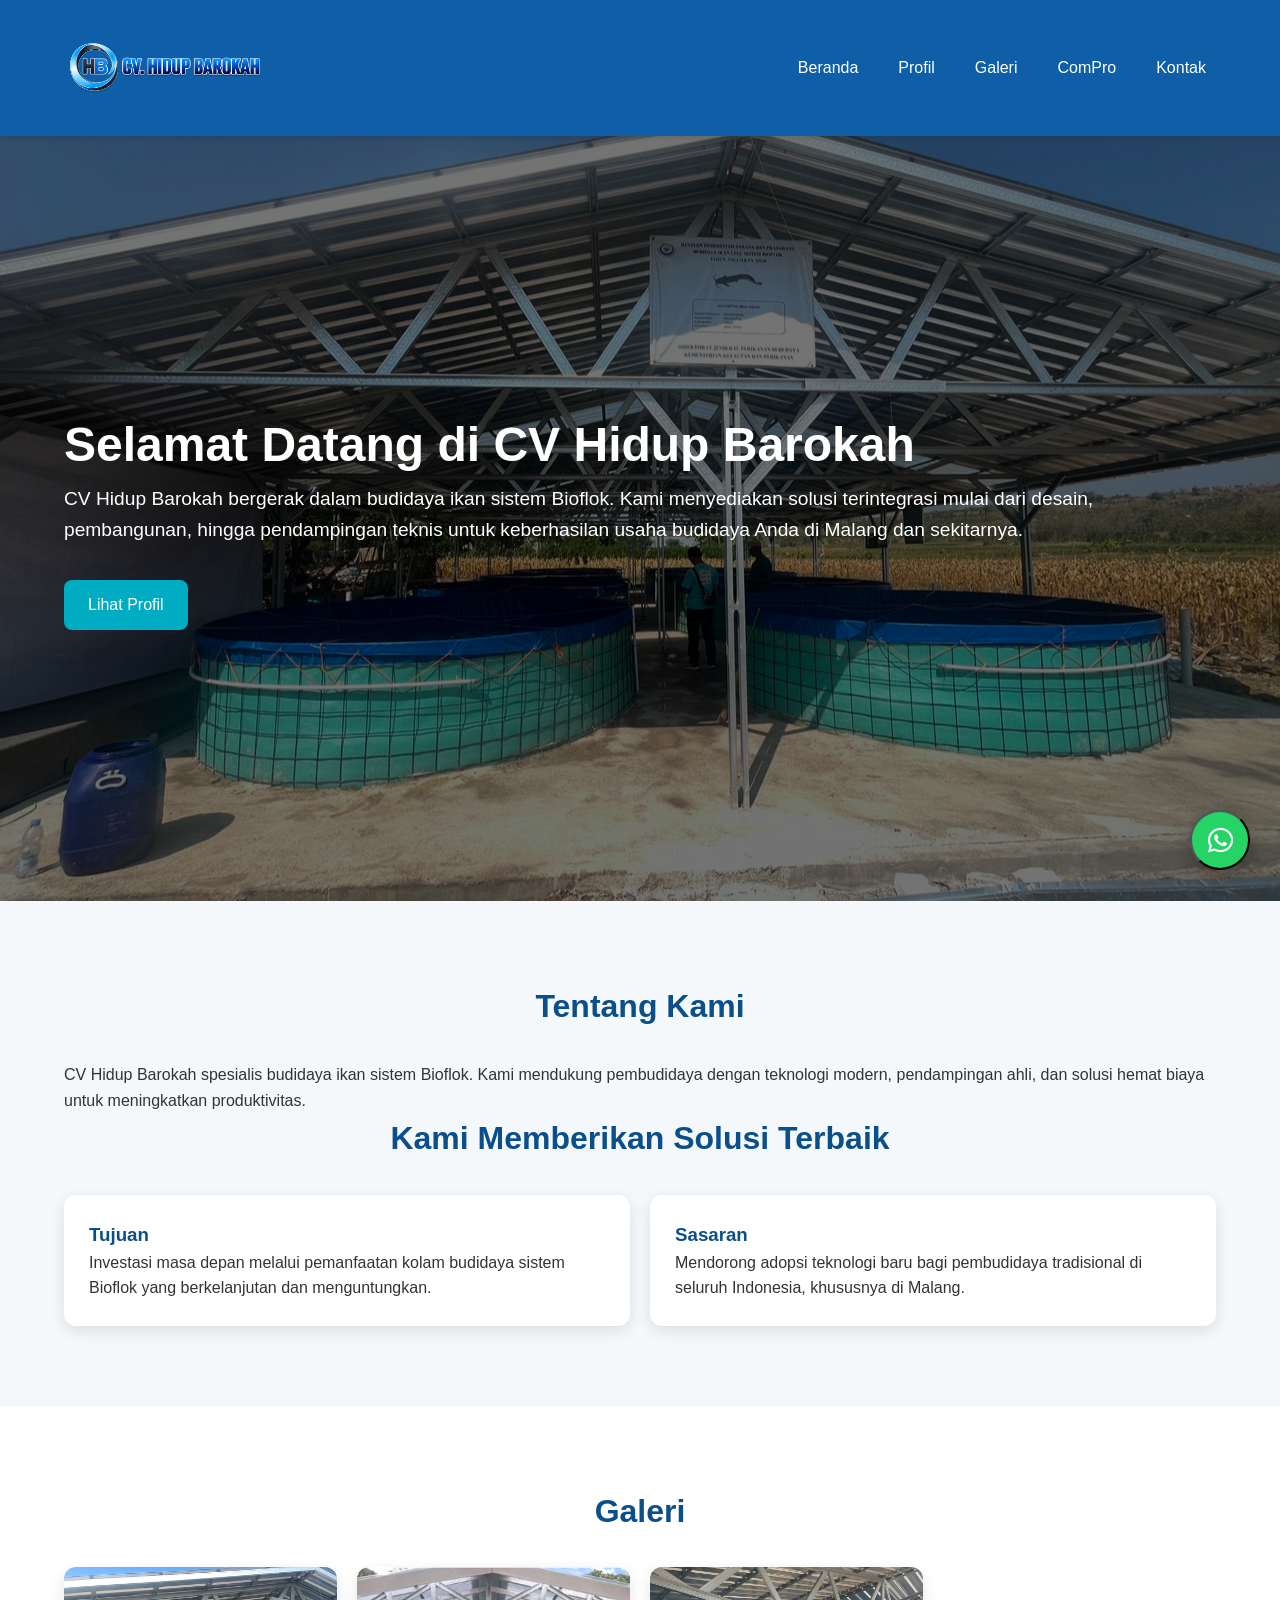
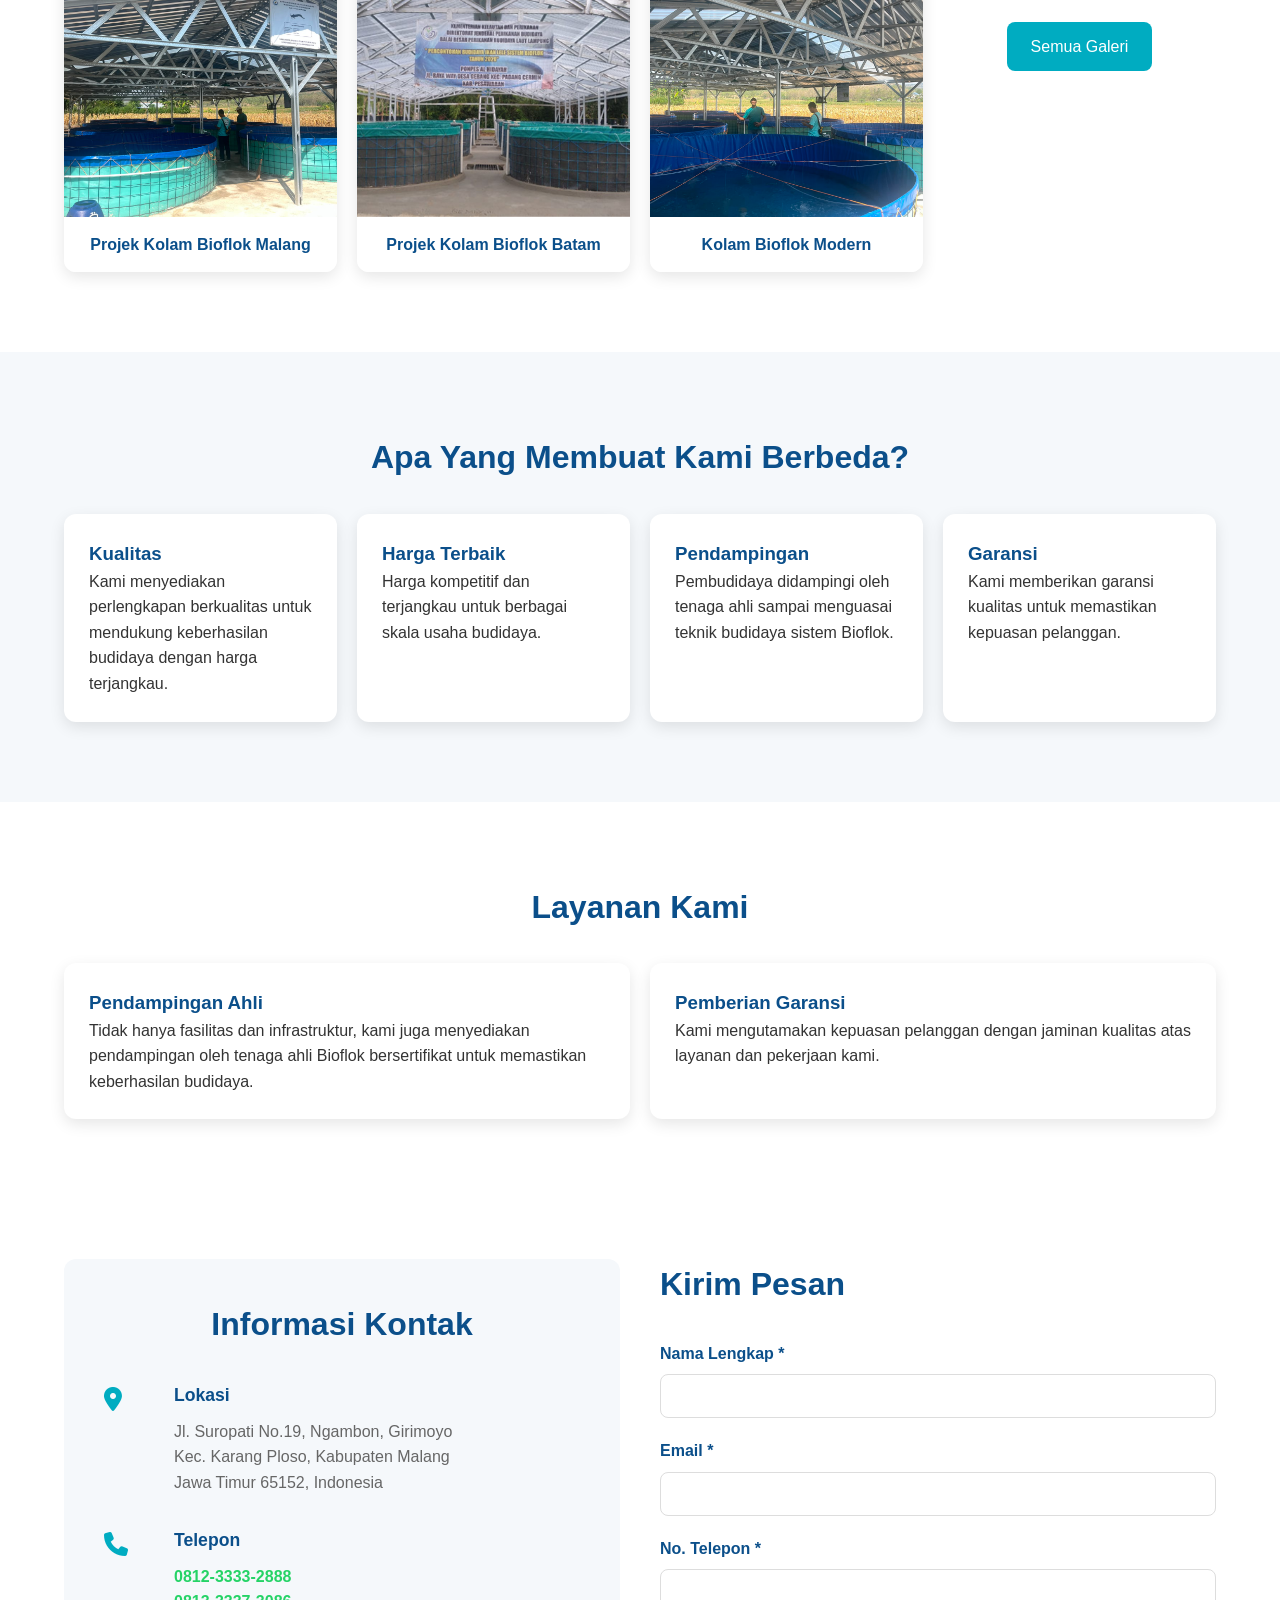
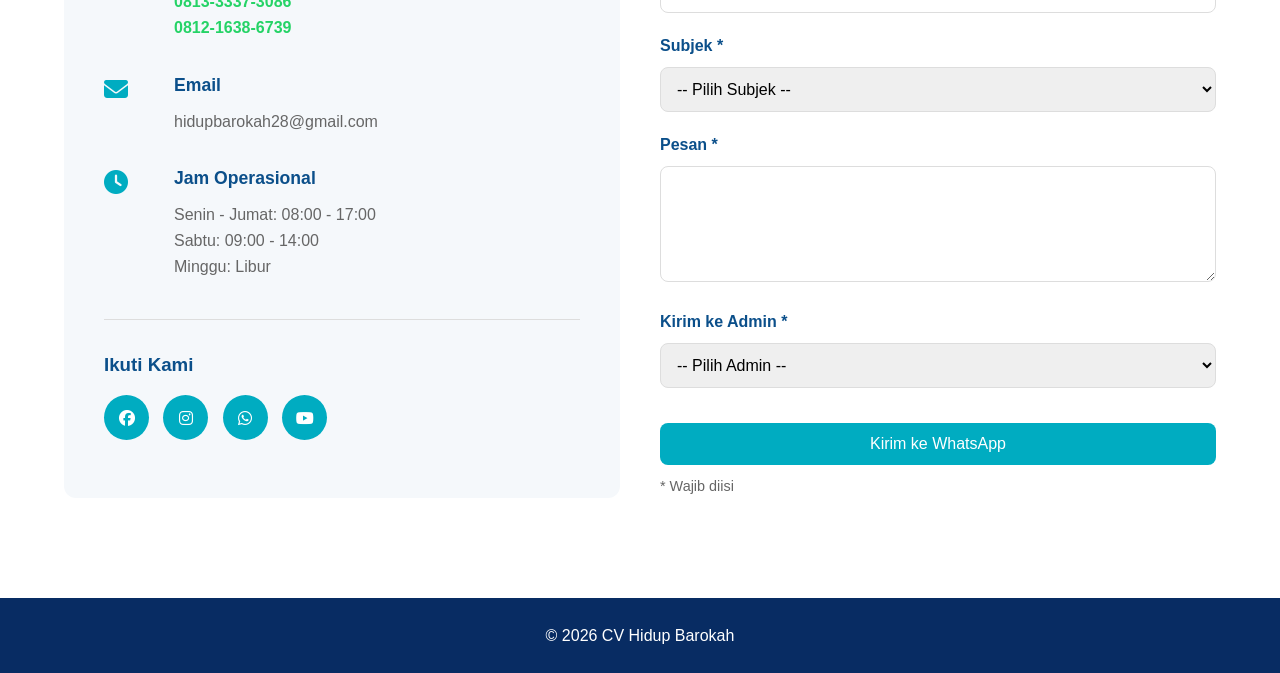
==== commit dcd46bd0: "Update index.html" ====
--- a/index.html
+++ b/index.html
@@ -22,6 +22,7 @@
 <li><a href="#">Beranda</a></li>
 <li><a href="profil.html">Profil</a></li>
 <li><a href="galeri.html">Galeri</a></li>
+<li><a href="compro.html">ComPro</a></li>
 <li><a href="kontak.html">Kontak</a></li>
 </ul>
 <div class="hamburger"><i class="fas fa-bars"></i></div>
@@ -220,4 +221,4 @@
 
 <script src="js/script.js"></script>
 </body>
-</html>+</html>
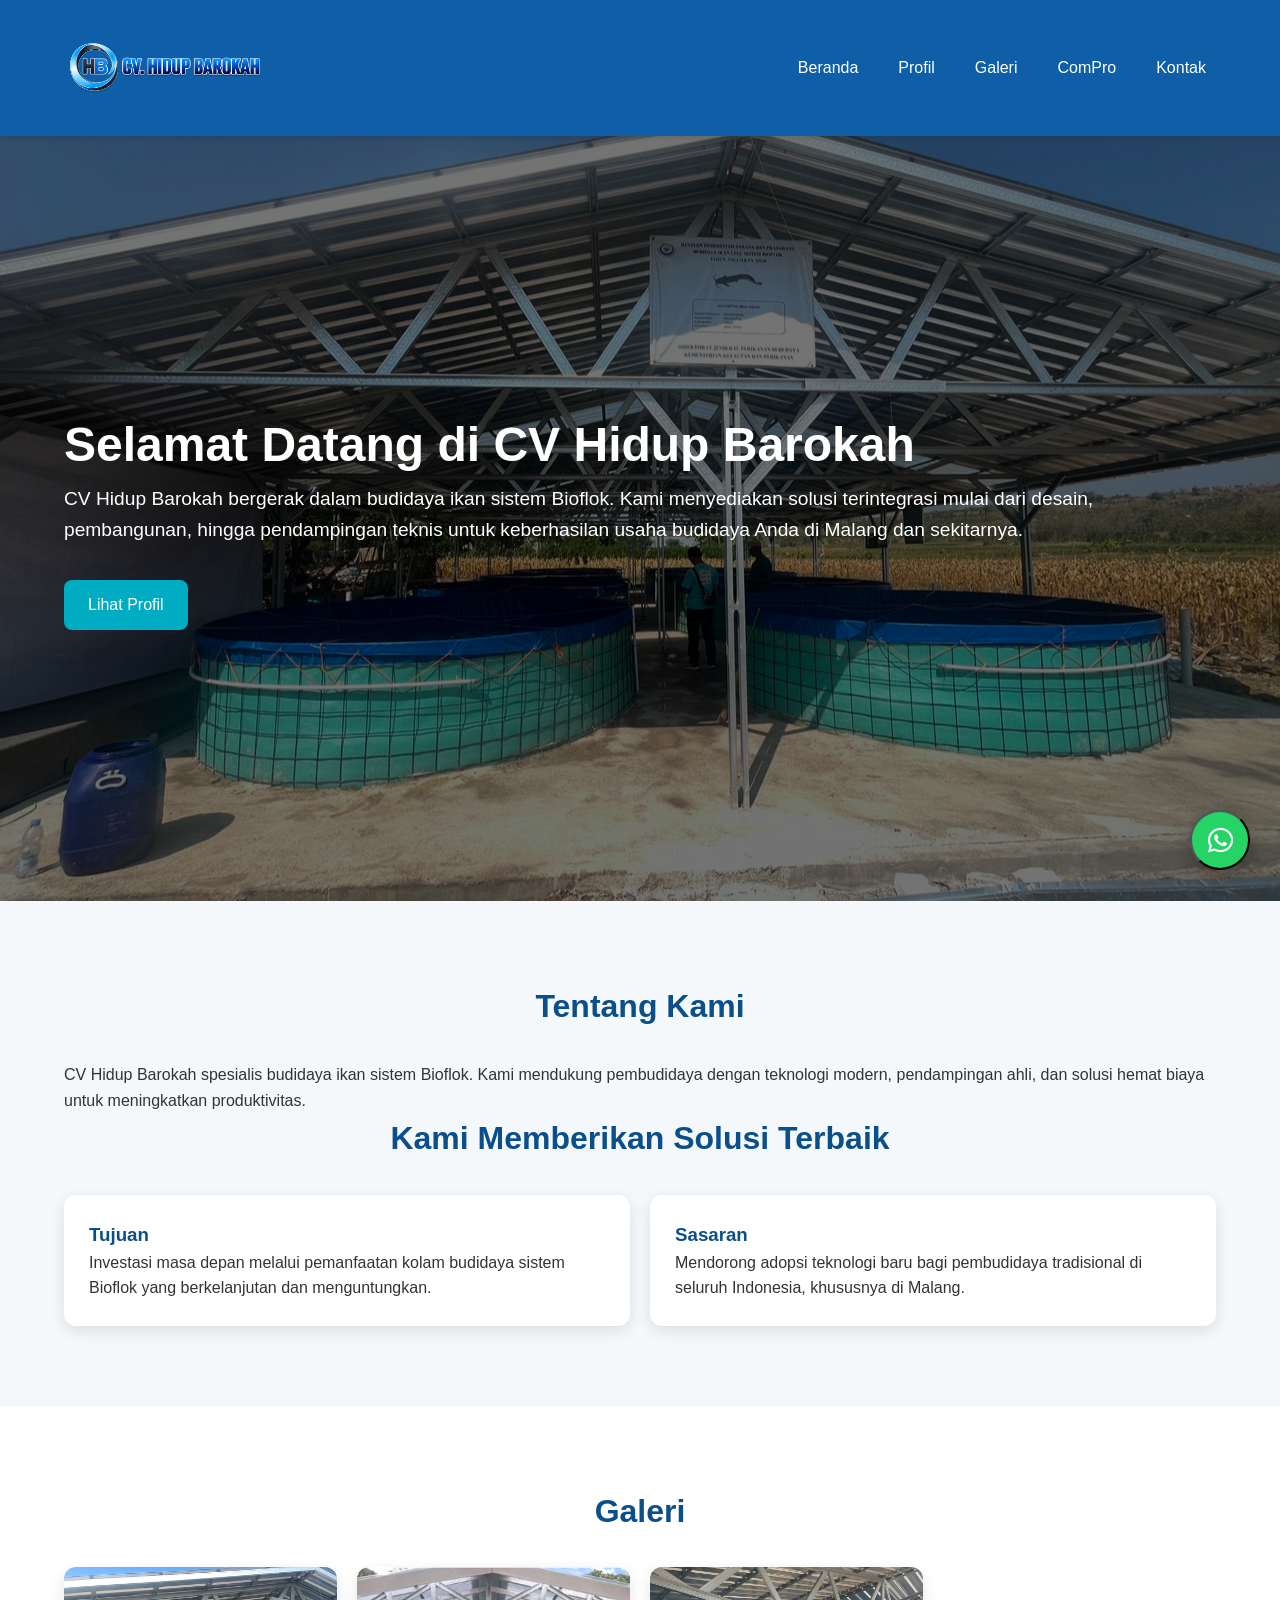
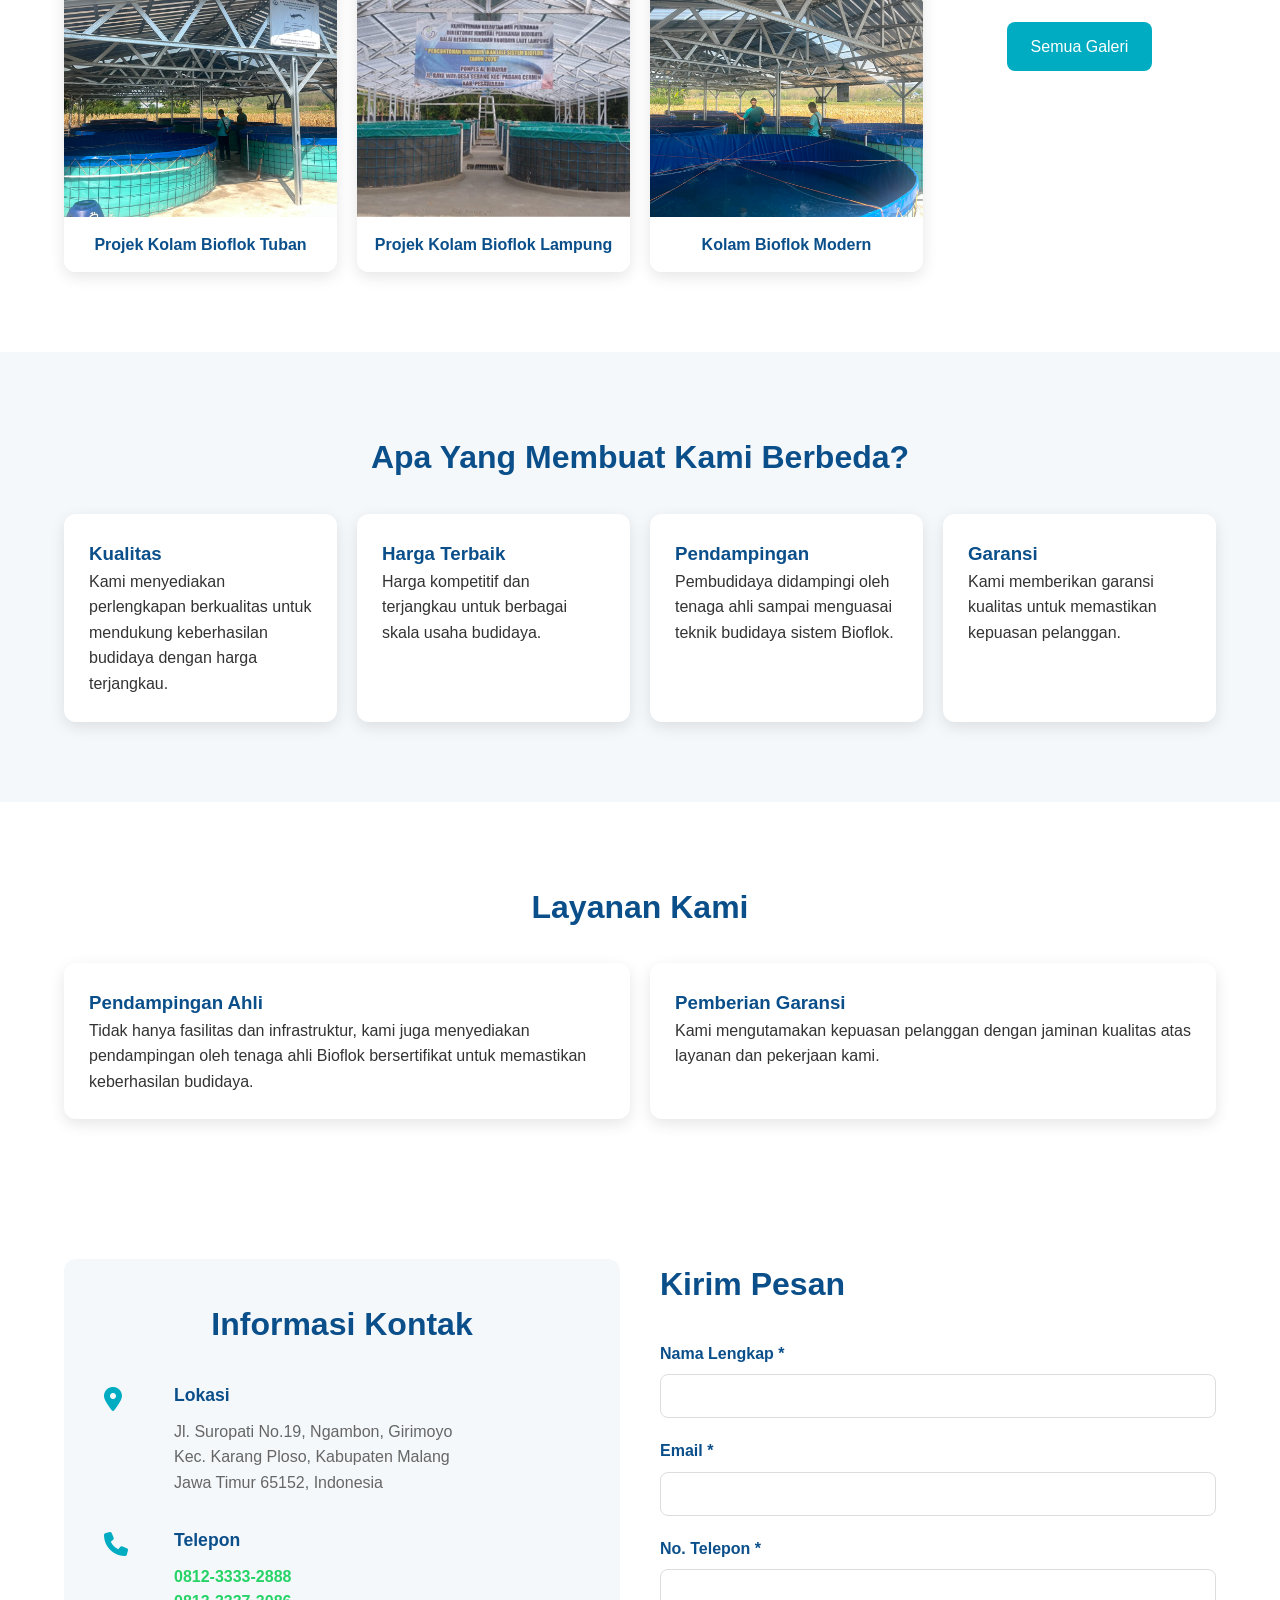
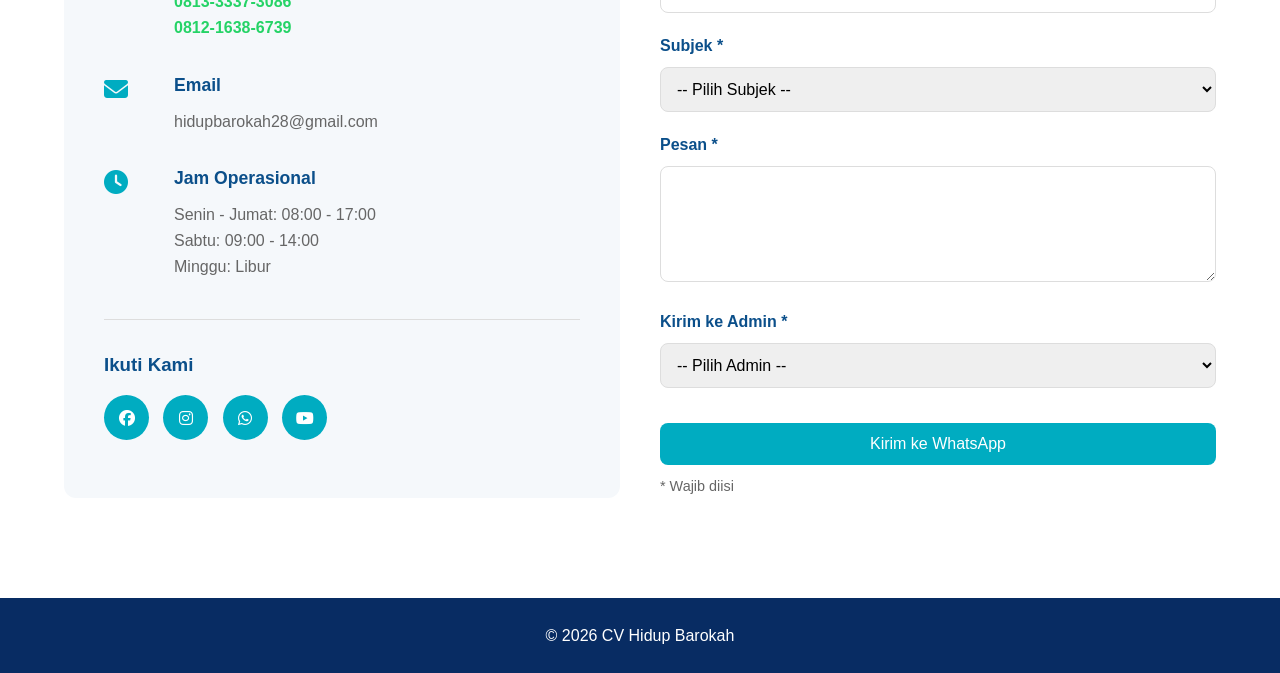
==== commit 6315ab5d: "Update index.html" ====
--- a/index.html
+++ b/index.html
@@ -62,11 +62,11 @@
 <div class="gallery-grid">
 <div class="gallery-item">
 <img src="gambar/projek/kolam bioflok/projekmlg2.jpeg" alt="Kolam Bioflok 1">
-<h3>Projek Kolam Bioflok Malang</h3>
+<h3>Projek Kolam Bioflok Tuban</h3>
 </div>
 <div class="gallery-item">
 <img src="gambar/projek/kolam bioflok/projekbtm1.png" alt="Kolam Bioflok 2">
-<h3>Projek Kolam Bioflok Batam</h3>
+<h3>Projek Kolam Bioflok Lampung</h3>
 </div>
 <div class="gallery-item">
 <img src="gambar/projek/kolam bioflok/projekmlg4.jpeg" alt="Kolam Bioflok 3">
